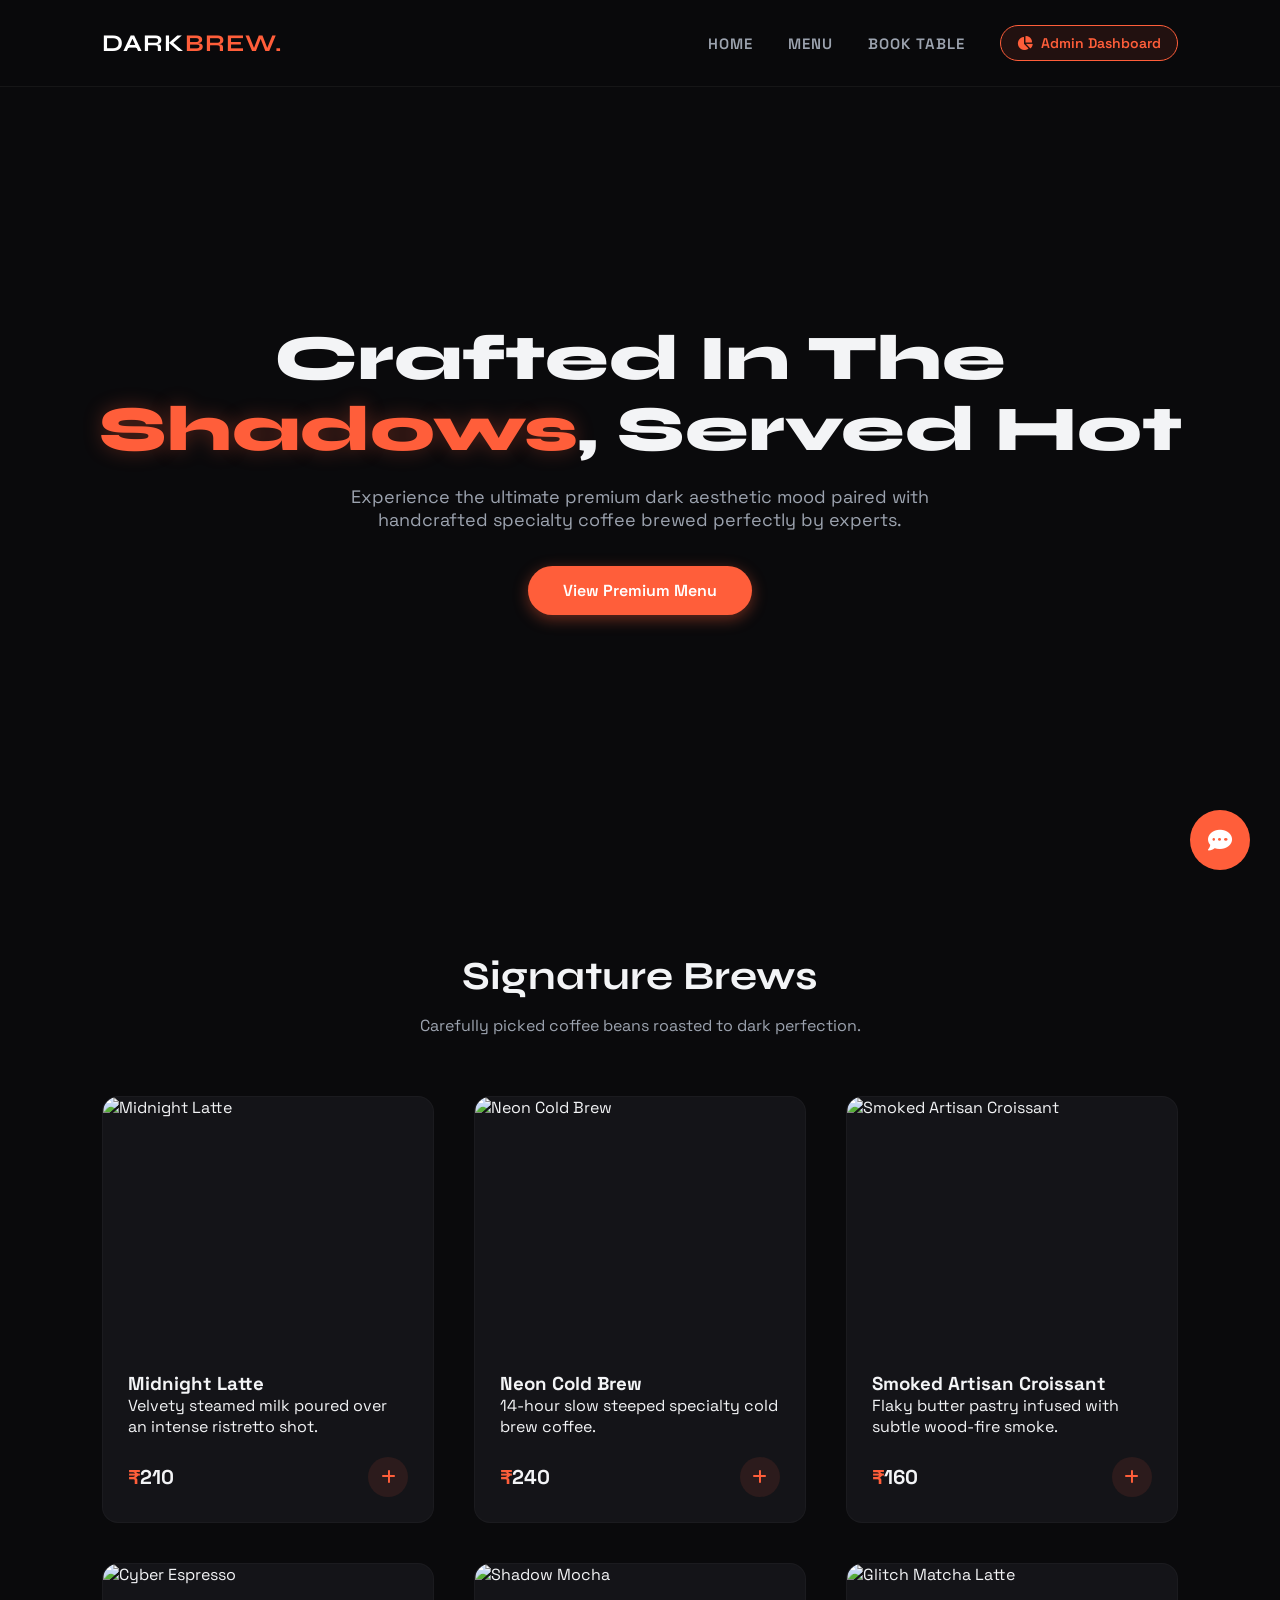
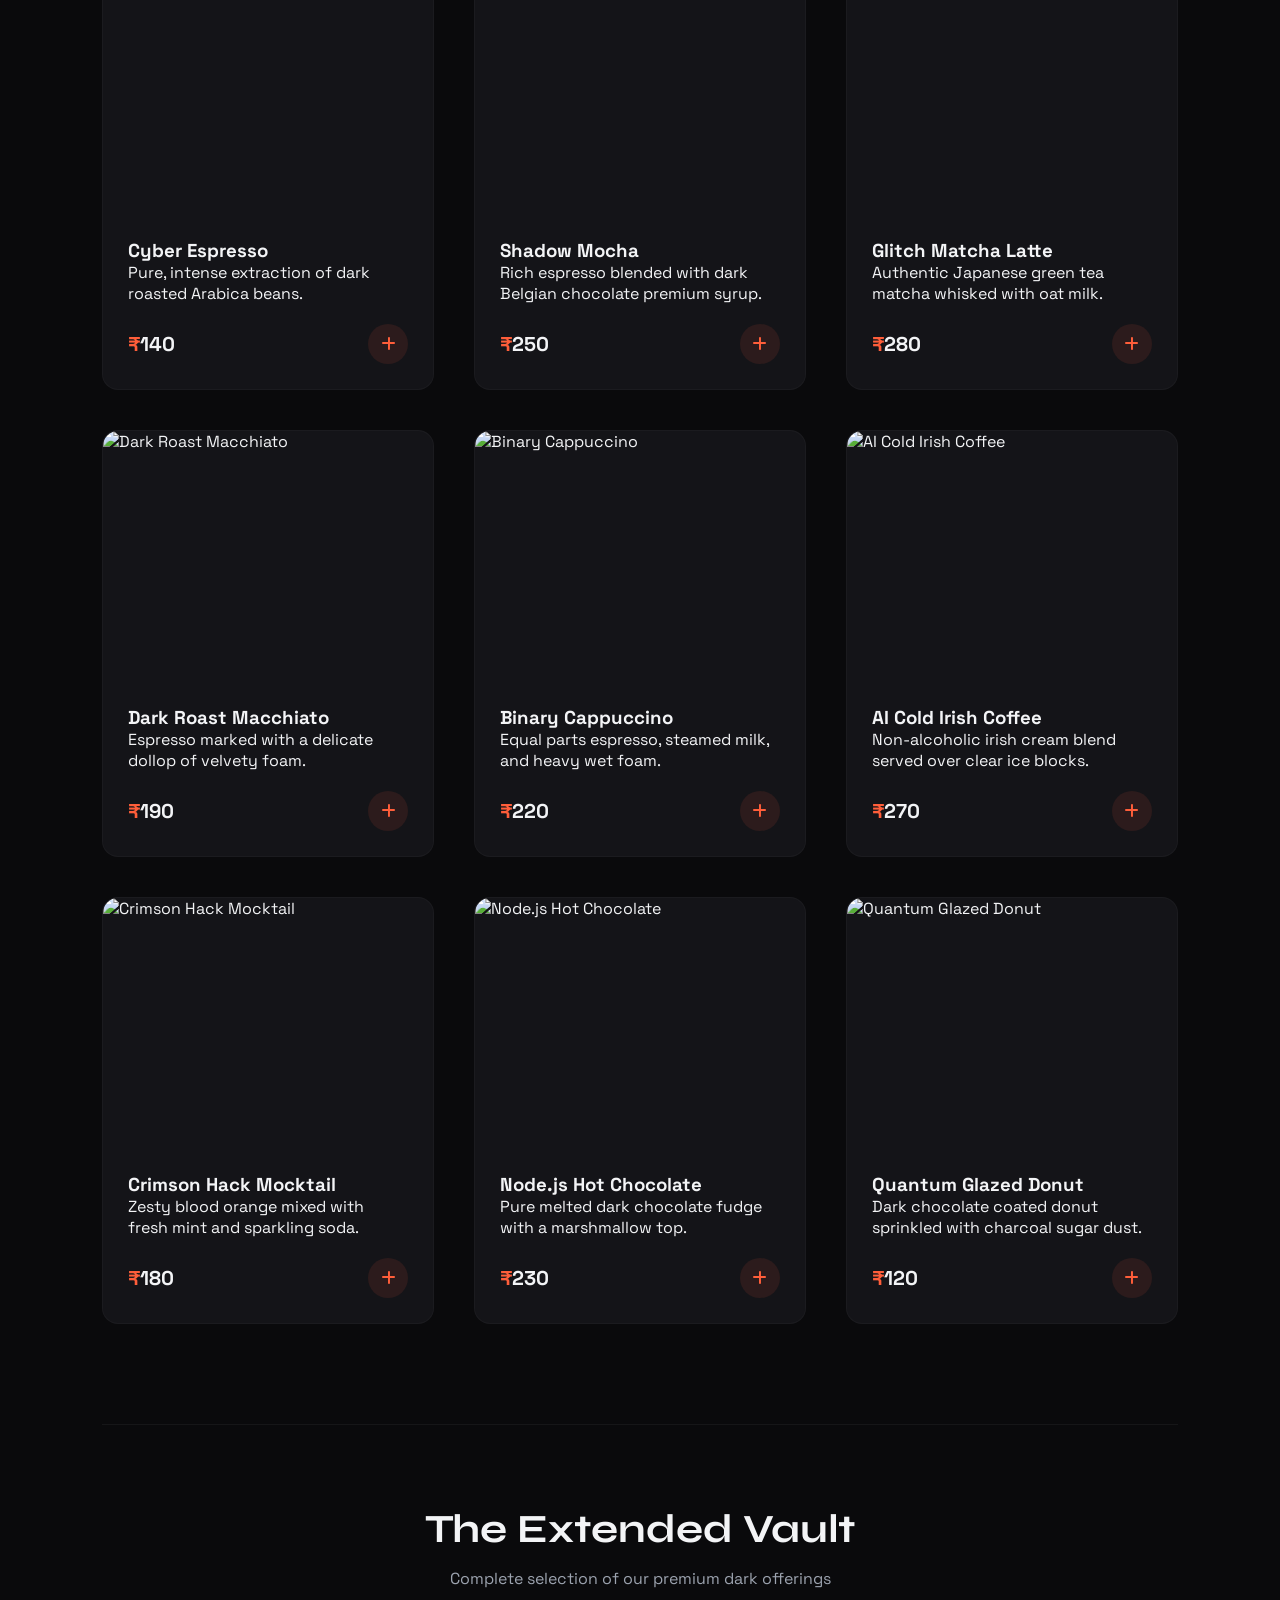
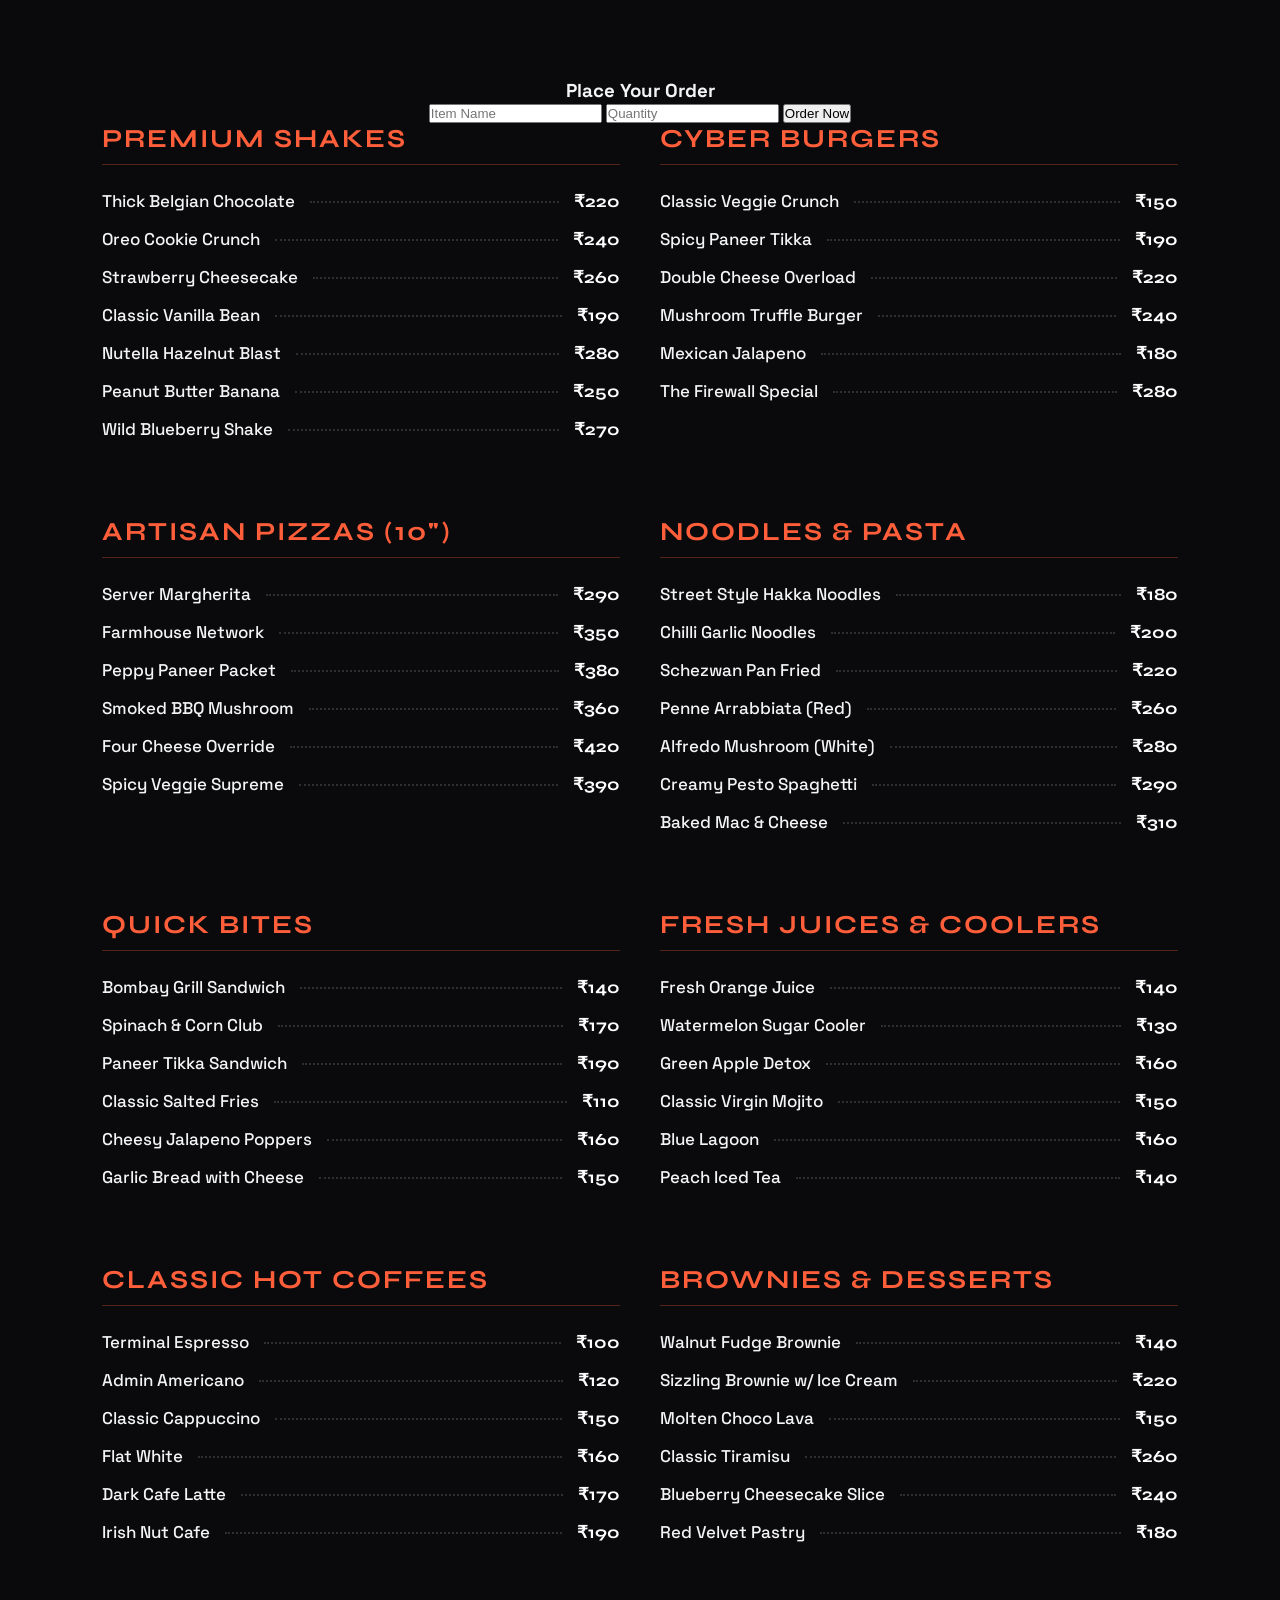
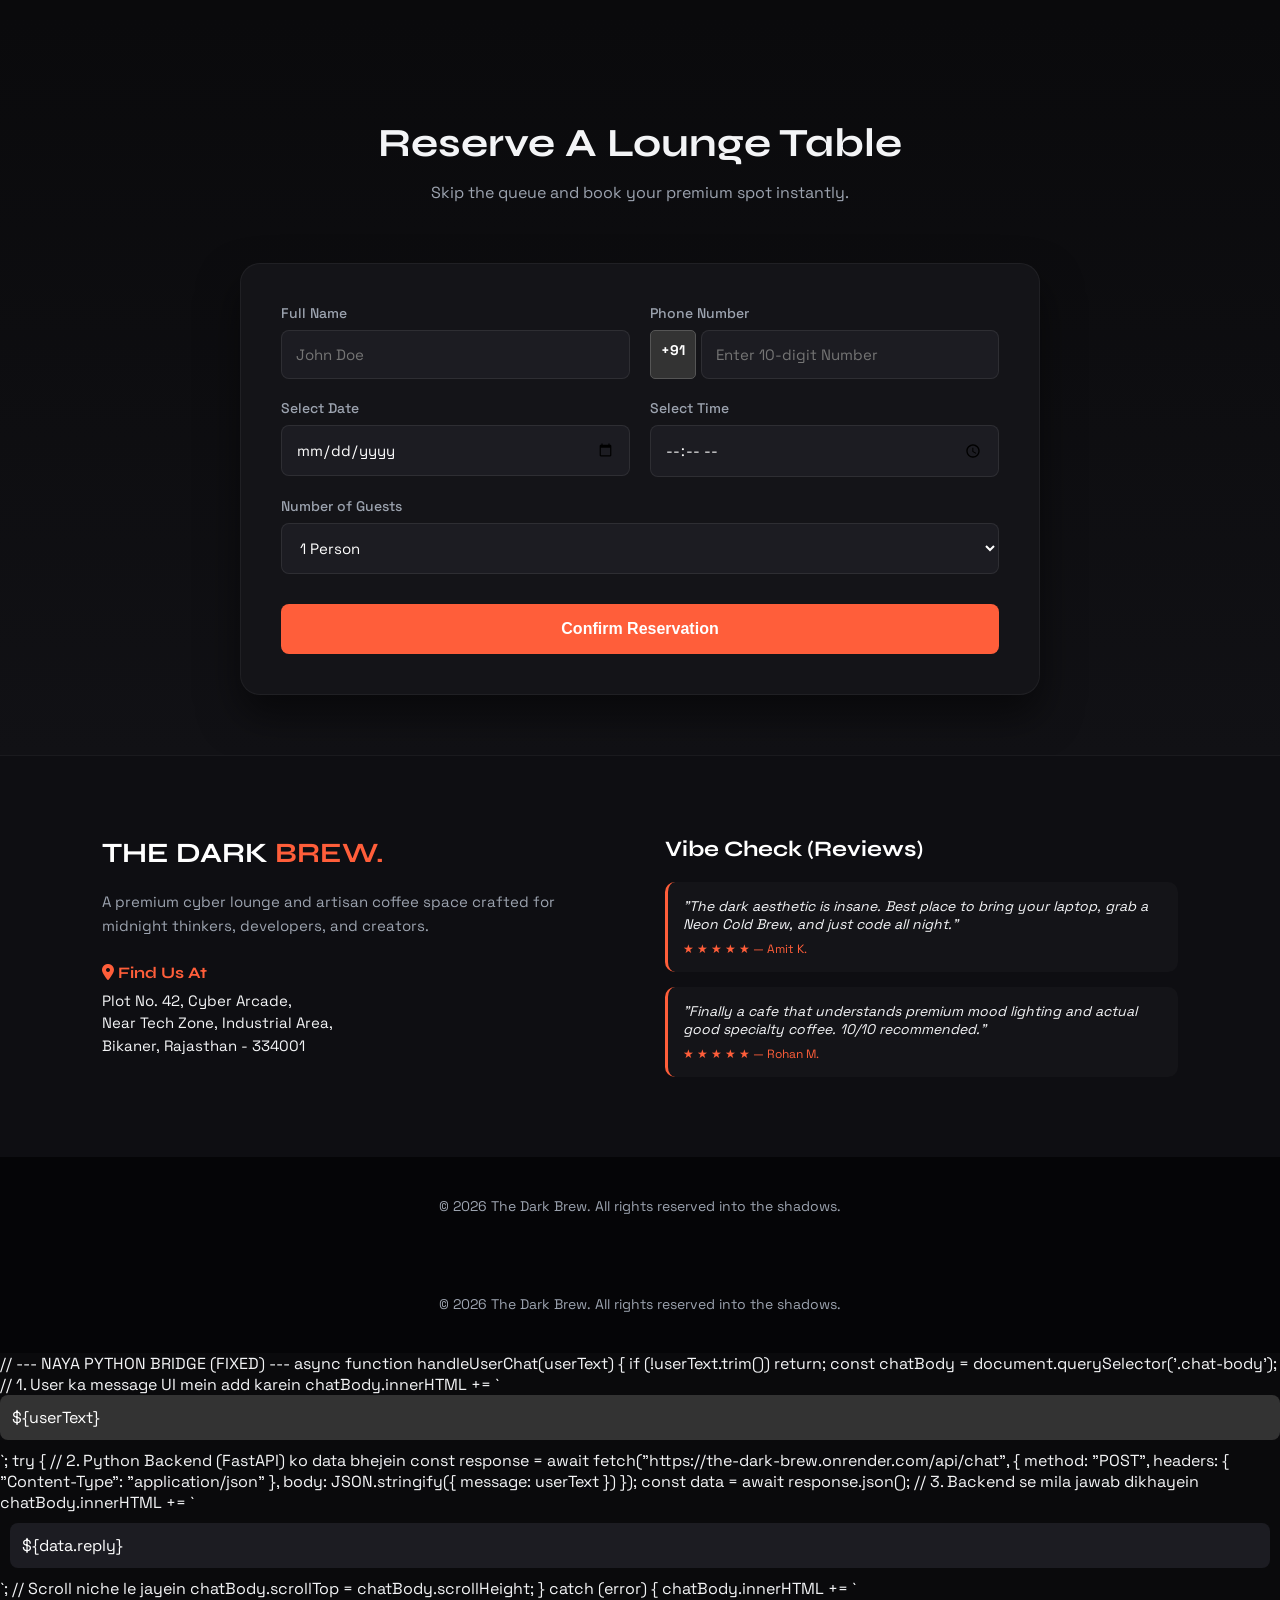
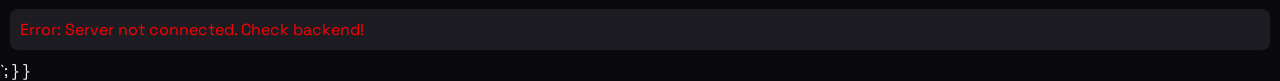
==== index.html @ 463df993 "fixed table booking validation" ====
<!DOCTYPE html>
<html lang="en">
<head>
    <meta charset="UTF-8">
    <meta name="viewport" content="width=device-width, initial-scale=1.0">
    <title>The Dark Brew | Cyber Cafe & AI Lounge</title>
    <link href="https://fonts.googleapis.com/css2?family=Space+Grotesk:wght@400;500;600;700&family=Syne:wght@700;800&display=swap" rel="stylesheet">
    <link rel="stylesheet" href="https://cdnjs.cloudflare.com/ajax/libs/font-awesome/6.4.0/css/all.min.css">
    
    <style>
        /* ========================================== */
        /* ORIGINAL CSS (RESTORED)                    */
        /* ========================================== */
        * { margin: 0; padding: 0; box-sizing: border-box; }
        :root { --bg-dark: #0a0a0c; --card-bg: #141418; --accent-neon: #ff5e3a; --text-main: #f3f4f6; --text-muted: #9ca3af; }
        body { background-color: var(--bg-dark); color: var(--text-main); font-family: 'Space Grotesk', sans-serif; overflow-x: hidden; scroll-behavior: smooth; }
        nav { display: flex; justify-content: space-between; align-items: center; padding: 25px 8%; background: rgba(10, 10, 12, 0.85); backdrop-filter: blur(12px); position: sticky; top: 0; z-index: 1000; border-bottom: 1px solid rgba(255, 255, 255, 0.05); }
        .logo { font-family: 'Syne', sans-serif; font-size: 24px; font-weight: 700; color: white; letter-spacing: 1px; cursor: pointer; }
        .logo span { color: var(--accent-neon); }
        .nav-links { display: flex; list-style: none; gap: 35px; align-items: center; }
        .nav-links a { text-decoration: none; color: var(--text-muted); font-weight: 600; font-size: 15px; transition: all 0.3s ease; text-transform: uppercase; letter-spacing: 1px; }
        .nav-links a:hover { color: var(--accent-neon); }

        /* Dashboard Button Inside Navbar Styling */
        .dashboard-trigger { background: rgba(255, 94, 58, 0.1); border: 1px solid var(--accent-neon); padding: 8px 16px; border-radius: 50px; cursor: pointer; font-size: 14px; font-weight: 600; color: var(--accent-neon); transition: 0.3s; display: inline-flex; align-items: center; gap: 8px; }
        .dashboard-trigger:hover { background: var(--accent-neon); color: white; }

        .hero { height: 85vh; background: linear-gradient(rgba(10, 10, 12, 0.75), rgba(10, 10, 12, 0.9)), url('https://images.unsplash.com/photo-1442512595331-e89e73853f31?auto=format&fit=crop&w=1200&q=80') no-repeat center center/cover; display: flex; flex-direction: column; justify-content: center; align-items: center; text-align: center; padding: 0 20px; }
        .hero h1 { font-family: 'Syne', sans-serif; font-size: 64px; font-weight: 800; line-height: 1.1; margin-bottom: 20px; }
        .hero h1 span { color: var(--accent-neon); text-shadow: 0 0 20px rgba(255, 94, 58, 0.3); }
        .hero p { font-size: 18px; color: var(--text-muted); margin-bottom: 35px; max-width: 650px; }
        .btn-neon { display: inline-block; padding: 14px 35px; background-color: var(--accent-neon); color: white; text-decoration: none; border-radius: 50px; font-weight: 600; transition: all 0.3s ease; box-shadow: 0 4px 15px rgba(255, 94, 58, 0.4); }

        section { padding: 100px 8% 60px 8%; }
        .section-header { text-align: center; margin-bottom: 60px; }
        .section-header h2 { font-family: 'Syne', sans-serif; font-size: 40px; margin-bottom: 15px; }
        .section-header p { color: var(--text-muted); }
        .grid-container { display: grid; grid-template-columns: repeat(auto-fit, minmax(300px, 1fr)); gap: 40px; }
        
        .premium-card { background: var(--card-bg); border-radius: 16px; overflow: hidden; border: 1px solid rgba(255, 255, 255, 0.03); transition: 0.4s; }
        .img-wrapper { width: 100%; height: 250px; overflow: hidden; }
        .premium-card img { width: 100%; height: 100%; object-fit: cover; transition: transform 0.5s ease; }
        .premium-card:hover img { transform: scale(1.08); }
        .card-content { padding: 25px; }
        .card-bottom { display: flex; justify-content: space-between; align-items: center; margin-top: 20px; }
        .price { font-size: 20px; font-weight: 700; }
        .price span { color: var(--accent-neon); }
        .add-btn { width: 40px; height: 40px; border-radius: 50px; background: rgba(255, 94, 58, 0.1); color: var(--accent-neon); display: flex; justify-content: center; align-items: center; cursor: pointer; }

        /* MENU BOOK STYLE SETUP */
        .menu-book-container { margin-top: 100px; padding-top: 80px; border-top: 1px solid rgba(255, 255, 255, 0.05); }
        .menu-book-grid { display: grid; grid-template-columns: repeat(auto-fit, minmax(350px, 1fr)); gap: 60px 40px; }
        .menu-category { background: transparent; }
        .category-title { font-family: 'Syne', sans-serif; font-size: 26px; color: var(--accent-neon); margin-bottom: 25px; text-transform: uppercase; letter-spacing: 2px; border-bottom: 1px solid rgba(255, 94, 58, 0.3); padding-bottom: 10px; }
        .menu-item-row { display: flex; align-items: baseline; margin-bottom: 16px; transition: 0.3s; }
        .menu-item-row:hover .item-name { color: var(--accent-neon); }
        .item-name { font-weight: 500; font-size: 17px; color: var(--text-main); transition: 0.3s; }
        .item-dots { flex-grow: 1; border-bottom: 2px dotted rgba(255, 255, 255, 0.15); margin: 0 15px; position: relative; top: -4px; }
        .item-price { font-weight: 700; color: white; font-size: 17px; font-family: 'Syne', sans-serif; }

        .booking-section { background: linear-gradient(to bottom, var(--bg-dark), #111115); }
        .booking-container { max-width: 800px; margin: 0 auto; background: var(--card-bg); padding: 40px; border-radius: 20px; border: 1px solid rgba(255, 255, 255, 0.05); box-shadow: 0 20px 40px rgba(0,0,0,0.5); }
        .booking-form { display: grid; grid-template-columns: 1fr 1fr; gap: 20px; }
        .full-width { grid-column: span 2; }
        .form-group { display: flex; flex-direction: column; gap: 8px; }
        .form-group label { font-size: 14px; color: var(--text-muted); font-weight: 500; }
        .form-group input, .form-group select { padding: 14px; background: #1c1c22; border: 1px solid rgba(255, 255, 255, 0.08); border-radius: 8px; color: white; font-family: inherit; font-size: 15px; transition: 0.3s; }
        .form-group input:focus, .form-group select:focus { outline: none; border-color: var(--accent-neon); box-shadow: 0 0 10px rgba(255, 94, 58, 0.2); }
        .booking-form button { grid-column: span 2; padding: 16px; background: var(--accent-neon); color: white; border: none; border-radius: 8px; font-size: 16px; font-weight: 600; cursor: pointer; transition: 0.3s; margin-top: 10px; }

        .bot-widget { position: fixed; bottom: 30px; right: 30px; z-index: 2000; }
        .bot-launcher { width: 60px; height: 60px; border-radius: 50%; background: var(--accent-neon); color: white; display: flex; justify-content: center; align-items: center; font-size: 24px; cursor: pointer; }
        .chat-window { position: absolute; bottom: 80px; right: 0; width: 360px; height: 480px; background: var(--card-bg); border-radius: 16px; display: none; flex-direction: column; border: 1px solid rgba(255, 255, 255, 0.1); }
        .chat-window.active { display: flex; }
        .chat-header { background: #1c1c22; padding: 15px 20px; display: flex; align-items: center; gap: 12px; }
        .msg.bot { background: #1c1c22; color: var(--text-main); padding: 12px; align-self: flex-start; border-radius: 8px; margin: 10px; }
        footer { background-color: #050507; padding: 40px 20px; text-align: center; color: var(--text-muted); font-size: 14px; }
        
        .dashboard-overlay { position: fixed; top: 0; left: -100%; width: 100%; height: 100vh; background: #0a0a0c; z-index: 99999; display: flex; transition: 0.5s; }
    </style>
</head>
<body>

    <nav>
        <div class="logo">DARK<span>BREW.</span></div>
        <ul class="nav-links">
            <li><a href="#home">Home</a></li>
            <li><a href="#menu">Menu</a></li>
            <li><a href="#book">Book Table</a></li>
            <!-- Placed inside the nav to prevent layout overlay issues -->
            <li>
                <div class="dashboard-trigger" onclick="toggleDashboard()">
                    <i class="fa-solid fa-chart-pie"></i> Admin Dashboard
                </div>
            </li>
        </ul>
    </nav>

    <div class="hero" id="home">
        <h1>Crafted In The <span>Shadows</span>, Served Hot</h1>
        <p>Experience the ultimate premium dark aesthetic mood paired with handcrafted specialty coffee brewed perfectly by experts.</p>
        <a href="#menu" class="btn-neon">View Premium Menu</a>
    </div>

    <section id="menu">
        <div class="section-header">
            <h2>Signature Brews</h2>
            <p>Carefully picked coffee beans roasted to dark perfection.</p>
        </div>
        <div class="grid-container">
            <!-- Image Cards -->
            <div class="premium-card"><div class="img-wrapper"><img src="https://images.unsplash.com/photo-1541167760496-1628856ab772?auto=format&fit=crop&w=600&q=80" alt="Midnight Latte"></div><div class="card-content"><h3>Midnight Latte</h3><p>Velvety steamed milk poured over an intense ristretto shot.</p><div class="card-bottom"><div class="price"><span>₹</span>210</div><div class="add-btn"><i class="fa-solid fa-plus"></i></div></div></div></div>
            <div class="premium-card"><div class="img-wrapper"><img src="https://images.unsplash.com/photo-1517701604599-bb29b565090c?auto=format&fit=crop&w=600&q=80" alt="Neon Cold Brew"></div><div class="card-content"><h3>Neon Cold Brew</h3><p>14-hour slow steeped specialty cold brew coffee.</p><div class="card-bottom"><div class="price"><span>₹</span>240</div><div class="add-btn"><i class="fa-solid fa-plus"></i></div></div></div></div>
            <div class="premium-card"><div class="img-wrapper"><img src="https://images.unsplash.com/photo-1555507036-ab1f4038808a?auto=format&fit=crop&w=600&q=80" alt="Smoked Artisan Croissant"></div><div class="card-content"><h3>Smoked Artisan Croissant</h3><p>Flaky butter pastry infused with subtle wood-fire smoke.</p><div class="card-bottom"><div class="price"><span>₹</span>160</div><div class="add-btn"><i class="fa-solid fa-plus"></i></div></div></div></div>
            <div class="premium-card"><div class="img-wrapper"><img src="https://images.unsplash.com/photo-1514432324607-a09d9b4aefdd?auto=format&fit=crop&w=600&q=80" alt="Cyber Espresso"></div><div class="card-content"><h3>Cyber Espresso</h3><p>Pure, intense extraction of dark roasted Arabica beans.</p><div class="card-bottom"><div class="price"><span>₹</span>140</div><div class="add-btn"><i class="fa-solid fa-plus"></i></div></div></div></div>
            <div class="premium-card"><div class="img-wrapper"><img src="https://images.unsplash.com/photo-1534778101976-62847782c213?auto=format&fit=crop&w=600&q=80" alt="Shadow Mocha"></div><div class="card-content"><h3>Shadow Mocha</h3><p>Rich espresso blended with dark Belgian chocolate premium syrup.</p><div class="card-bottom"><div class="price"><span>₹</span>250</div><div class="add-btn"><i class="fa-solid fa-plus"></i></div></div></div></div>
            <div class="premium-card"><div class="img-wrapper"><img src="https://images.unsplash.com/photo-1536256263959-770b48d82b0a?auto=format&fit=crop&w=600&q=80" alt="Glitch Matcha Latte"></div><div class="card-content"><h3>Glitch Matcha Latte</h3><p>Authentic Japanese green tea matcha whisked with oat milk.</p><div class="card-bottom"><div class="price"><span>₹</span>280</div><div class="add-btn"><i class="fa-solid fa-plus"></i></div></div></div></div>
            <div class="premium-card"><div class="img-wrapper"><img src="https://images.unsplash.com/photo-1485808191679-5f86510681a2?auto=format&fit=crop&w=600&q=80" alt="Dark Roast Macchiato"></div><div class="card-content"><h3>Dark Roast Macchiato</h3><p>Espresso marked with a delicate dollop of velvety foam.</p><div class="card-bottom"><div class="price"><span>₹</span>190</div><div class="add-btn"><i class="fa-solid fa-plus"></i></div></div></div></div>
            <div class="premium-card"><div class="img-wrapper"><img src="https://images.unsplash.com/photo-1577968897966-3d4325b36b61?auto=format&fit=crop&w=600&q=80" alt="Binary Cappuccino"></div><div class="card-content"><h3>Binary Cappuccino</h3><p>Equal parts espresso, steamed milk, and heavy wet foam.</p><div class="card-bottom"><div class="price"><span>₹</span>220</div><div class="add-btn"><i class="fa-solid fa-plus"></i></div></div></div></div>
            <div class="premium-card"><div class="img-wrapper"><img src="https://images.unsplash.com/photo-1495474472287-4d71bcdd2085?auto=format&fit=crop&w=600&q=80" alt="AI Cold Irish Coffee"></div><div class="card-content"><h3>AI Cold Irish Coffee</h3><p>Non-alcoholic irish cream blend served over clear ice blocks.</p><div class="card-bottom"><div class="price"><span>₹</span>270</div><div class="add-btn"><i class="fa-solid fa-plus"></i></div></div></div></div>
            <div class="premium-card"><div class="img-wrapper"><img src="https://images.unsplash.com/photo-1513558161293-cdaf765ed2fd?auto=format&fit=crop&w=600&q=80" alt="Crimson Hack Mocktail"></div><div class="card-content"><h3>Crimson Hack Mocktail</h3><p>Zesty blood orange mixed with fresh mint and sparkling soda.</p><div class="card-bottom"><div class="price"><span>₹</span>180</div><div class="add-btn"><i class="fa-solid fa-plus"></i></div></div></div></div>
            <div class="premium-card"><div class="img-wrapper"><img src="https://images.unsplash.com/photo-1544787219-7f47ccb76574?auto=format&fit=crop&w=600&q=80" alt="Node.js Hot Chocolate"></div><div class="card-content"><h3>Node.js Hot Chocolate</h3><p>Pure melted dark chocolate fudge with a marshmallow top.</p><div class="card-bottom"><div class="price"><span>₹</span>230</div><div class="add-btn"><i class="fa-solid fa-plus"></i></div></div></div></div>
            <div class="premium-card"><div class="img-wrapper"><img src="https://images.unsplash.com/photo-1551024601-bec78aea704b?auto=format&fit=crop&w=600&q=80" alt="Quantum Glazed Donut"></div><div class="card-content"><h3>Quantum Glazed Donut</h3><p>Dark chocolate coated donut sprinkled with charcoal sugar dust.</p><div class="card-bottom"><div class="price"><span>₹</span>120</div><div class="add-btn"><i class="fa-solid fa-plus"></i></div></div></div></div>
        </div>

        <!-- ========================================== -->
        <!-- TEXT MENU BOOK LAYOUT                  -->
        <!-- ========================================== -->
        <div class="menu-book-container">
            <div class="section-header">
                <h2>The Extended <span>Vault</span></h2>
                <p>Complete selection of our premium dark offerings</p>
            </div>
            <div class="menu-book-grid">
                </div>

            <div class="order-section" style="margin-top: 30px; text-align: center;">
                <h3>Place Your Order</h3>
                <input type="text" id="item_name" placeholder="Item Name">
                <input type="number" id="quantity" placeholder="Quantity">
                <button onclick="placeOrder()">Order Now</button>
            </div>
            
            <div class="menu-book-grid">
                
                <!-- Category 1: Premium Shakes -->
                <div class="menu-category">
                    <h3 class="category-title">Premium Shakes</h3>
                    <div class="menu-item-row"><span class="item-name">Thick Belgian Chocolate</span><div class="item-dots"></div><span class="item-price">₹220</span></div>
                    <div class="menu-item-row"><span class="item-name">Oreo Cookie Crunch</span><div class="item-dots"></div><span class="item-price">₹240</span></div>
                    <div class="menu-item-row"><span class="item-name">Strawberry Cheesecake</span><div class="item-dots"></div><span class="item-price">₹260</span></div>
                    <div class="menu-item-row"><span class="item-name">Classic Vanilla Bean</span><div class="item-dots"></div><span class="item-price">₹190</span></div>
                    <div class="menu-item-row"><span class="item-name">Nutella Hazelnut Blast</span><div class="item-dots"></div><span class="item-price">₹280</span></div>
                    <div class="menu-item-row"><span class="item-name">Peanut Butter Banana</span><div class="item-dots"></div><span class="item-price">₹250</span></div>
                    <div class="menu-item-row"><span class="item-name">Wild Blueberry Shake</span><div class="item-dots"></div><span class="item-price">₹270</span></div>
                </div>

                <!-- Category 2: Classic Burgers -->
                <div class="menu-category">
                    <h3 class="category-title">Cyber Burgers</h3>
                    <div class="menu-item-row"><span class="item-name">Classic Veggie Crunch</span><div class="item-dots"></div><span class="item-price">₹150</span></div>
                    <div class="menu-item-row"><span class="item-name">Spicy Paneer Tikka</span><div class="item-dots"></div><span class="item-price">₹190</span></div>
                    <div class="menu-item-row"><span class="item-name">Double Cheese Overload</span><div class="item-dots"></div><span class="item-price">₹220</span></div>
                    <div class="menu-item-row"><span class="item-name">Mushroom Truffle Burger</span><div class="item-dots"></div><span class="item-price">₹240</span></div>
                    <div class="menu-item-row"><span class="item-name">Mexican Jalapeno</span><div class="item-dots"></div><span class="item-price">₹180</span></div>
                    <div class="menu-item-row"><span class="item-name">The Firewall Special</span><div class="item-dots"></div><span class="item-price">₹280</span></div>
                </div>

                <!-- Category 3: Artisan Pizzas -->
                <div class="menu-category">
                    <h3 class="category-title">Artisan Pizzas (10")</h3>
                    <div class="menu-item-row"><span class="item-name">Server Margherita</span><div class="item-dots"></div><span class="item-price">₹290</span></div>
                    <div class="menu-item-row"><span class="item-name">Farmhouse Network</span><div class="item-dots"></div><span class="item-price">₹350</span></div>
                    <div class="menu-item-row"><span class="item-name">Peppy Paneer Packet</span><div class="item-dots"></div><span class="item-price">₹380</span></div>
                    <div class="menu-item-row"><span class="item-name">Smoked BBQ Mushroom</span><div class="item-dots"></div><span class="item-price">₹360</span></div>
                    <div class="menu-item-row"><span class="item-name">Four Cheese Override</span><div class="item-dots"></div><span class="item-price">₹420</span></div>
                    <div class="menu-item-row"><span class="item-name">Spicy Veggie Supreme</span><div class="item-dots"></div><span class="item-price">₹390</span></div>
                </div>

                <!-- Category 4: Noodles & Pasta -->
                <div class="menu-category">
                    <h3 class="category-title">Noodles & Pasta</h3>
                    <div class="menu-item-row"><span class="item-name">Street Style Hakka Noodles</span><div class="item-dots"></div><span class="item-price">₹180</span></div>
                    <div class="menu-item-row"><span class="item-name">Chilli Garlic Noodles</span><div class="item-dots"></div><span class="item-price">₹200</span></div>
                    <div class="menu-item-row"><span class="item-name">Schezwan Pan Fried</span><div class="item-dots"></div><span class="item-price">₹220</span></div>
                    <div class="menu-item-row"><span class="item-name">Penne Arrabbiata (Red)</span><div class="item-dots"></div><span class="item-price">₹260</span></div>
                    <div class="menu-item-row"><span class="item-name">Alfredo Mushroom (White)</span><div class="item-dots"></div><span class="item-price">₹280</span></div>
                    <div class="menu-item-row"><span class="item-name">Creamy Pesto Spaghetti</span><div class="item-dots"></div><span class="item-price">₹290</span></div>
                    <div class="menu-item-row"><span class="item-name">Baked Mac & Cheese</span><div class="item-dots"></div><span class="item-price">₹310</span></div>
                </div>

                <!-- Category 5: Quick Bites & Sandwiches -->
                <div class="menu-category">
                    <h3 class="category-title">Quick Bites</h3>
                    <div class="menu-item-row"><span class="item-name">Bombay Grill Sandwich</span><div class="item-dots"></div><span class="item-price">₹140</span></div>
                    <div class="menu-item-row"><span class="item-name">Spinach & Corn Club</span><div class="item-dots"></div><span class="item-price">₹170</span></div>
                    <div class="menu-item-row"><span class="item-name">Paneer Tikka Sandwich</span><div class="item-dots"></div><span class="item-price">₹190</span></div>
                    <div class="menu-item-row"><span class="item-name">Classic Salted Fries</span><div class="item-dots"></div><span class="item-price">₹110</span></div>
                    <div class="menu-item-row"><span class="item-name">Cheesy Jalapeno Poppers</span><div class="item-dots"></div><span class="item-price">₹160</span></div>
                    <div class="menu-item-row"><span class="item-name">Garlic Bread with Cheese</span><div class="item-dots"></div><span class="item-price">₹150</span></div>
                </div>

                <!-- Category 6: Cold Beverages & Juices -->
                <div class="menu-category">
                    <h3 class="category-title">Fresh Juices & Coolers</h3>
                    <div class="menu-item-row"><span class="item-name">Fresh Orange Juice</span><div class="item-dots"></div><span class="item-price">₹140</span></div>
                    <div class="menu-item-row"><span class="item-name">Watermelon Sugar Cooler</span><div class="item-dots"></div><span class="item-price">₹130</span></div>
                    <div class="menu-item-row"><span class="item-name">Green Apple Detox</span><div class="item-dots"></div><span class="item-price">₹160</span></div>
                    <div class="menu-item-row"><span class="item-name">Classic Virgin Mojito</span><div class="item-dots"></div><span class="item-price">₹150</span></div>
                    <div class="menu-item-row"><span class="item-name">Blue Lagoon</span><div class="item-dots"></div><span class="item-price">₹160</span></div>
                    <div class="menu-item-row"><span class="item-name">Peach Iced Tea</span><div class="item-dots"></div><span class="item-price">₹140</span></div>
                </div>

                <!-- Category 7: Essential Hot Coffees -->
                <div class="menu-category">
                    <h3 class="category-title">Classic Hot Coffees</h3>
                    <div class="menu-item-row"><span class="item-name">Terminal Espresso</span><div class="item-dots"></div><span class="item-price">₹100</span></div>
                    <div class="menu-item-row"><span class="item-name">Admin Americano</span><div class="item-dots"></div><span class="item-price">₹120</span></div>
                    <div class="menu-item-row"><span class="item-name">Classic Cappuccino</span><div class="item-dots"></div><span class="item-price">₹150</span></div>
                    <div class="menu-item-row"><span class="item-name">Flat White</span><div class="item-dots"></div><span class="item-price">₹160</span></div>
                    <div class="menu-item-row"><span class="item-name">Dark Cafe Latte</span><div class="item-dots"></div><span class="item-price">₹170</span></div>
                    <div class="menu-item-row"><span class="item-name">Irish Nut Cafe</span><div class="item-dots"></div><span class="item-price">₹190</span></div>
                </div>

                <!-- Category 8: Desserts & Brownies -->
                <div class="menu-category">
                    <h3 class="category-title">Brownies & Desserts</h3>
                    <div class="menu-item-row"><span class="item-name">Walnut Fudge Brownie</span><div class="item-dots"></div><span class="item-price">₹140</span></div>
                    <div class="menu-item-row"><span class="item-name">Sizzling Brownie w/ Ice Cream</span><div class="item-dots"></div><span class="item-price">₹220</span></div>
                    <div class="menu-item-row"><span class="item-name">Molten Choco Lava</span><div class="item-dots"></div><span class="item-price">₹150</span></div>
                    <div class="menu-item-row"><span class="item-name">Classic Tiramisu</span><div class="item-dots"></div><span class="item-price">₹260</span></div>
                    <div class="menu-item-row"><span class="item-name">Blueberry Cheesecake Slice</span><div class="item-dots"></div><span class="item-price">₹240</span></div>
                    <div class="menu-item-row"><span class="item-name">Red Velvet Pastry</span><div class="item-dots"></div><span class="item-price">₹180</span></div>
                </div>

            </div>
        </div>
    </section>

    <section class="booking-section" id="book">
        <div class="section-header">
            <h2>Reserve A Lounge Table</h2>
            <p>Skip the queue and book your premium spot instantly.</p>
        </div>
        <div class="booking-container">
            <form class="booking-form" onsubmit="confirmTableBooking(event)">
                <div class="form-group">
                    <label>Full Name</label>
                    <input type="text" placeholder="John Doe" required>
                </div>
            <div class="form-group">
    <label>Phone Number</label>
    <div style="display: flex; gap: 5px; align-items: center;">
        <span style="background: #333; color: #fff; padding: 10px; border-radius: 5px; border: 1px solid #555; font-weight: bold; font-size: 14px; height: 100%;">+91</span>
        <input 
            type="tel" 
            id="phone_number" 
            placeholder="Enter 10-digit Number" 
            pattern="[0-9]{10}" 
            maxlength="10" 
            oninput="this.value = this.value.replace(/[^0-9]/g, '');" 
            style="width: 100%; margin: 0;"
            required
        >
    </div>
</div>
                <div class="form-group">
                    <label>Select Date</label>
                    <input type="date" required>
                </div>
                <div class="form-group">
                    <label>Select Time</label>
                    <input type="time" required>
                </div>
                <div class="form-group full-width">
                    <label>Number of Guests</label>
                    <select required>
                        <option value="1">1 Person</option>
                        <option value="2">2 Persons (Standard Couple)</option>
                        <option value="4">4 Persons (Lounge Group)</option>
                        <option value="6">6+ Persons (Private Lounge)</option>
                    </select>
                </div>
                <button type="submit">Confirm Reservation</button>
            </form>
        </div>
    </section>

    <div class="dashboard-overlay" id="adminDashboard">
        <div id="lockScreen" style="position: absolute; width: 100%; height: 100%; background: #0a0a0c; z-index: 100000; display: flex; flex-direction: column; justify-content: center; align-items: center;">
            <div style="background: #141418; padding: 40px; border-radius: 20px; border: 1px solid var(--accent-neon); text-align: center;">
                <h2 style="color: white; margin-bottom: 20px; font-family: 'Syne';">Admin Access</h2>
                <input type="password" id="adminPass" style="padding: 12px; background: #111; color: white; border: 1px solid #333; text-align: center; letter-spacing: 5px;">
                <button onclick="unlockDashboard()" style="background: var(--accent-neon); color: white; border: none; padding: 12px 24px; border-radius: 8px; margin-top: 20px; cursor: pointer; font-weight: bold;">Unlock</button>
            </div>
        </div>
        <div style="width: 260px; background: #111115; padding: 40px; border-right: 1px solid rgba(255,255,255,0.05);">
            <h2 style="color: white; font-family: 'Syne';">DARK<span>BREW.</span></h2>
            <div onclick="toggleDashboard()" style="margin-top: 100px; color: #666; cursor: pointer;"><i class="fa-solid fa-arrow-left"></i> Exit Dashboard</div>
        </div>
        <div style="flex-grow: 1; padding: 50px; overflow-y: auto; font-family: 'Space Grotesk';">
            <h1 style="font-family: 'Syne'; margin-bottom: 40px; color: white;">Admin Central</h1>
            <div style="display: grid; grid-template-columns: repeat(3, 1fr); gap: 20px;">
                <div style="background: #141418; padding: 30px; border-radius: 12px;"><h3>Bookings</h3><p style="font-size: 48px; color: var(--accent-neon); font-weight: 700;">48</p></div>
                <div style="background: #141418; padding: 30px; border-radius: 12px;"><h3>AI Logs</h3><p style="font-size: 48px; color: var(--accent-neon); font-weight: 700;">312</p></div>
                <div style="background: #141418; padding: 30px; border-radius: 12px;"><h3>Traffic</h3><p style="font-size: 48px; color: var(--accent-neon); font-weight: 700;">1,240</p></div>
            </div>
        </div>
    </div>

   <div class="bot-widget">
        <div class="bot-launcher" onclick="toggleChat()"><i class="fa-solid fa-comment-dots"></i></div>
        <div class="chat-window" id="chatWindow">
            <div class="chat-header"><h4>BrewAI Assistant</h4></div>
            
            <div class="chat-body" style="flex-grow: 1; padding: 15px; overflow-y: auto; display: flex; flex-direction: column;">
                <div class="msg bot" style="background: #1c1c22; color: white; padding: 12px; align-self: flex-start; border-radius: 8px; margin-bottom: 10px;">Welcome to the shadows. How can I help?</div>
            </div>

            <div class="chat-input-area" style="padding: 10px; border-top: 1px solid rgba(255,255,255,0.1); display: flex; gap: 10px; background: #0a0a0c; border-bottom-left-radius: 16px; border-bottom-right-radius: 16px;">
                <input type="text" id="chatInput" placeholder="Ask about menu, price..." 
                    style="flex-grow: 1; padding: 10px; background: #1c1c22; border: 1px solid rgba(255,255,255,0.1); color: white; border-radius: 5px; outline: none; font-family: 'Space Grotesk';" 
                    onkeydown="if(event.key === 'Enter') { handleUserChat(this.value); this.value=''; }">
                
                <button onclick="let inp = document.getElementById('chatInput'); handleUserChat(inp.value); inp.value='';" 
                    style="background: var(--accent-neon); color: white; border: none; padding: 10px 15px; border-radius: 5px; cursor: pointer;">
                    <i class="fa-solid fa-paper-plane"></i>
                </button>
            </div>
        </div>
    </div>

   <script>
    // --- PURANA LOGIC ---
    function toggleDashboard() {
        const db = document.getElementById('adminDashboard');
        db.style.left = (db.style.left === '0px') ? '-100%' : '0px';
    }
    function hashPIN(pin) {
        let h = 0; for (let i = 0; i < pin.length; i++) h = (h << 5) - h + pin.charCodeAt(i); return h |= 0;
    }
    function unlockDashboard() {
        if(hashPIN(document.getElementById('adminPass').value) === 1509442) {
            document.getElementById('lockScreen').style.display = 'none';
        } else { alert('Incorrect PIN'); }
    }
    function toggleChat() { document.getElementById('chatWindow').classList.toggle('active'); }

    // --- NAYA PYTHON BRIDGE (FIXED) ---
    let chatHistory = []; 

    async function handleUserChat(userText) {
        if (!userText.trim()) return;

        const chatBody = document.querySelector('.chat-body');
        chatBody.innerHTML += `<div class="msg user" style="background: var(--accent-neon); color: white; padding: 12px; align-self: flex-end; border-radius: 8px; margin: 10px;">${userText}</div>`;
        chatHistory.push({ role: "user", text: userText });

        try {
           const response = await fetch('https://the-dark-brew.onrender.com/api/chat',  {
                method: 'POST',
                headers: { 'Content-Type': 'application/json' },
                body: JSON.stringify({ 
                    message: userText, 
                    chatHistory: chatHistory 
                })
            });

            const data = await response.json();
            
            // Console mein check karo kya aa raha hai
            console.log("Backend ka data:", data);

            // Response mein se text nikalna
            const botReply = data.reply || "Error: AI se jawab nahi mila";

            chatBody.innerHTML += `<div class="msg bot" style="background: #1c1c22; color: white; padding: 12px; align-self: flex-start; border-radius: 8px; margin: 10px;">${botReply}</div>`;
            chatHistory.push({ role: "bot", text: botReply });
            chatBody.scrollTop = chatBody.scrollHeight;
        } catch (error) {
            console.error("Connection Error:", error);
            document.querySelector('.chat-body').innerHTML += `<div class="msg bot" style="color: red;">Error: Backend connect nahi ho raha.</div>`;
        }
    }
</script>
    <section id="about-location" style="padding: 80px 8%; background: #0e0e12; border-top: 1px solid rgba(255,255,255,0.05); font-family: 'Space Grotesk', sans-serif;">
        <div style="display: grid; grid-template-columns: repeat(auto-fit, minmax(280px, 1fr)); gap: 50px;">
            
            <div>
                <h2 style="font-family: 'Syne'; font-size: 28px; color: white; margin-bottom: 20px;">THE DARK <span style="color: var(--accent-neon);">BREW.</span></h2>
                <p style="color: #9ca3af; font-size: 15px; line-height: 1.6; margin-bottom: 25px;">
                    A premium cyber lounge and artisan coffee space crafted for midnight thinkers, developers, and creators.
                </p>
                <h4 style="color: #ff5e3a; font-family: 'Syne'; margin-bottom: 8px;"><i class="fa-solid fa-location-dot"></i> Find Us At</h4>
                <p style="color: #f3f4f6; font-size: 15px; line-height: 1.5;">
                    Plot No. 42, Cyber Arcade,<br>
                    Near Tech Zone, Industrial Area,<br>
                    Bikaner, Rajasthan - 334001
                </p>
            </div>

            <div>
                <h3 style="font-family: 'Syne'; font-size: 22px; color: white; margin-bottom: 20px;">Vibe Check (Reviews)</h3>
                
                <div style="background: #141418; padding: 15px; border-radius: 10px; margin-bottom: 15px; border-left: 3px solid #ff5e3a;">
                    <p style="color: #f3f4f6; font-size: 14px; font-style: italic;">"The dark aesthetic is insane. Best place to bring your laptop, grab a Neon Cold Brew, and just code all night."</p>
                    <span style="color: #ff5e3a; font-size: 12px; display: block; margin-top: 8px;">★ ★ ★ ★ ★ — Amit K.</span>
                </div>

                <div style="background: #141418; padding: 15px; border-radius: 10px; border-left: 3px solid #ff5e3a;">
                    <p style="color: #f3f4f6; font-size: 14px; font-style: italic;">"Finally a cafe that understands premium mood lighting and actual good specialty coffee. 10/10 recommended."</p>
                    <span style="color: #ff5e3a; font-size: 12px; display: block; margin-top: 8px;">★ ★ ★ ★ ★ — Rohan M.</span>
                </div>
            </div>

        </div>
    </section>

    <footer>
        <p>&copy; 2026 The Dark Brew. All rights reserved into the shadows.</p>
    </footer>
    <footer>
        <p>&copy; 2026 The Dark Brew. All rights reserved into the shadows.</p>
    </footer>

  <script>
async function placeOrder() {
    // 1. Saare menu items aur unki sahi price ki list
    const menuPrices = {
        // Special Coffee & Artisan Bites
        "Midnight Latte": 210,
        "Neon Cold Brew": 240,
        "Smoked Artisan Croissant": 160,
        "Cyber Espresso": 140,
        "Shadow Mocha": 250,
        "Glitch Matcha Latte": 280,
        "Dark Roast Macchiato": 190,
        "Binary Cappuccino": 220,
        "AI Cold Irish Coffee": 270,
        "Crimson Hack Mocktail": 180,
        "Node.js Hot Chocolate": 230,
        "Quantum Glazed Donut": 120,

        // Premium Shakes
        "Thick Belgian Chocolate": 220,
        "Oreo Cookie Crunch": 240,
        "Strawberry Cheesecake": 260,
        "Classic Vanilla Bean": 190,
        "Nutella Hazelnut Blast": 280,
        "Peanut Butter Banana": 250,
        "Wild Blueberry Shake": 270,

        // Cyber Burgers
        "Classic Veggie Crunch": 150,
        "Spicy Paneer Tikka": 190,
        "Double Cheese Overload": 220,
        "Mushroom Truffle Burger": 240,
        "Mexican Jalapeno": 180,
        "The Firewall Special": 280,

        // Artisan Pizzas (10")
        "Server Margherita": 290,
        "Farmhouse Network": 350,
        "Peppy Paneer Packet": 380,
        "Smoked BBQ Mushroom": 360,
        "Four Cheese Override": 420,
        "Spicy Veggie Supreme": 390,

        // Noodles & Pasta
        "Street Style Hakka Noodles": 180,
        "Chilli Garlic Noodles": 200,
        "Schezwan Pan Fried": 220,
        "Penne Arrabbiata (Red)": 260,
        "Alfredo Mushroom (White)": 280,
        "Creamy Pesto Spaghetti": 290,
        "Baked Mac & Cheese": 310,

        // Quick Bites
        "Bombay Grill Sandwich": 140,
        "Spinach & Corn Club": 170,
        "Paneer Tikka Sandwich": 190,
        "Classic Salted Fries": 110,
        "Cheesy Jalapeno Poppers": 160,
        "Garlic Bread with Cheese": 150,

        // Fresh Juices & Coolers
        "Fresh Orange Juice": 140,
        "Watermelon Sugar Cooler": 130,
        "Green Apple Detox": 160,
        "Classic Virgin Mojito": 150,
        "Blue Lagoon": 160,
        "Peach Iced Tea": 140,

        // Classic Hot Coffees
        "Terminal Espresso": 100,
        "Admin Americano": 120,
        "Classic Cappuccino": 150,
        "Flat White": 160,
        "Dark Cafe Latte": 170,
        "Irish Nut Cafe": 190,

        // Brownies & Desserts
        "Walnut Fudge Brownie": 140,
        "Sizzling Brownie w/ Ice Cream": 220,
        "Molten Choco Lava": 150,
        "Classic Tiramisu": 260,
        "Blueberry Cheesecake Slice": 240,
        "Red Velvet Pastry": 180
    };

    // 2. Form se Name aur Quantity nikalna
    const inputName = document.getElementById("item_name").value.trim();
    const quantity = parseInt(document.getElementById("quantity").value) || 1;

    if (!inputName) {
        alert("Kripya pehle item ka naam likhein!");
        return;
    }

    // 3. Menu se price dhoondna
    const matchedItem = Object.keys(menuPrices).find(
        key => key.toLowerCase() === inputName.toLowerCase()
    );

    if (!matchedItem) {
        alert("Maaf kijiye, yeh item hamare menu mein nahi mila! Kripya menu se dekh kar sahi naam likhein.");
        return;
    }

    // 4. Sahi Calculation
    const pricePerItem = menuPrices[matchedItem];
    const totalBill = quantity * pricePerItem;

    // 5. Customer ko Bill Summary dikhana
    alert(`🛒 THE DARK BREW - BILL SUMMARY\n----------------------------------\nItem Name: ${matchedItem}\nPrice per Item: ₹${pricePerItem}\nQuantity: ${quantity} nos\n----------------------------------\nTOTAL AMOUNT: ₹${totalBill}\n----------------------------------\n\nOrder confirm karne aur kitchen mein bhejne ke liye OK dabayein.`);

    try {
        // 6. Backend ko data send karna
        const orderSummary = `${matchedItem} (${quantity} nos) - Total: ₹${totalBill}`;
        const response = await fetch(`https://the-dark-brew.onrender.com/api/order?item_name=${encodeURIComponent(orderSummary)}`);
        
        if (!response.ok) {
            throw new Error(`Server status: ${response.status}`);
        }
        
        const data = await response.text();
        alert("🎉 Order Placed Successfully! Cafe kitchen mein aapka bill aur order bhej diya gaya hai.");
    } catch (error) {
        alert("Error: Backend se connect nahi ho paya!");
        console.error("Fetch Error:", error);
    }
}
</script>

// --- NAYA PYTHON BRIDGE (FIXED) ---
    async function handleUserChat(userText) {
        if (!userText.trim()) return;

        const chatBody = document.querySelector('.chat-body');
        
        // 1. User ka message UI mein add karein
        chatBody.innerHTML += `<div class="msg user" style="background: #333; color: white; padding: 12px; align-self: flex-end; border-radius: 8px; margin-bottom: 10px;">${userText}</div>`;

        try {
            // 2. Python Backend (FastAPI) ko data bhejein
           const response = await fetch("https://the-dark-brew.onrender.com/api/chat", {
                method: "POST",
                headers: { "Content-Type": "application/json" },
                body: JSON.stringify({ message: userText })
            });

            const data = await response.json();

            // 3. Backend se mila jawab dikhayein
            chatBody.innerHTML += `<div class="msg bot" style="background: #1c1c22; color: white; padding: 12px; align-self: flex-start; border-radius: 8px; margin-bottom: 10px;">${data.reply}</div>`;
            
            // Scroll niche le jayein
            chatBody.scrollTop = chatBody.scrollHeight;
        } catch (error) {
            chatBody.innerHTML += `<div class="msg bot" style="color:red; padding: 10px;">Error: Server not connected. Check backend!</div>`;
        }
    }
    </script>
</body>
</html>
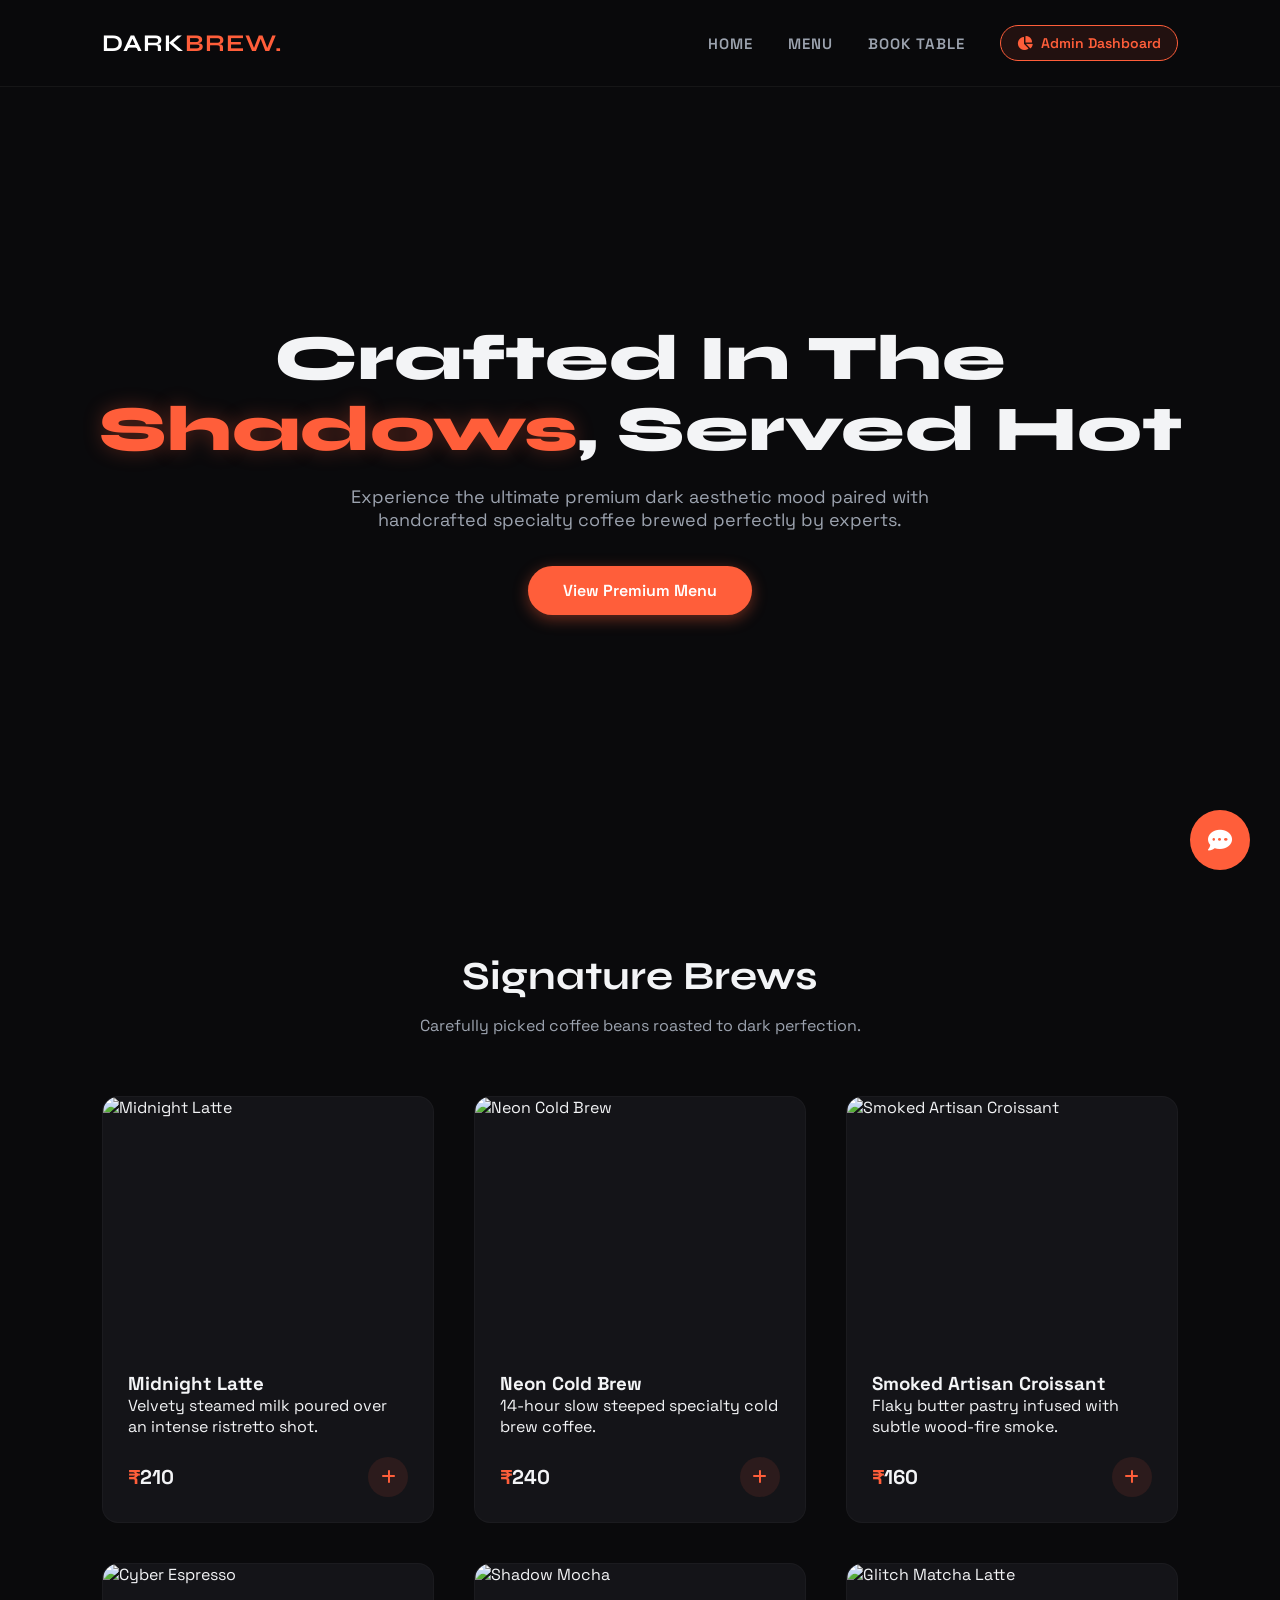
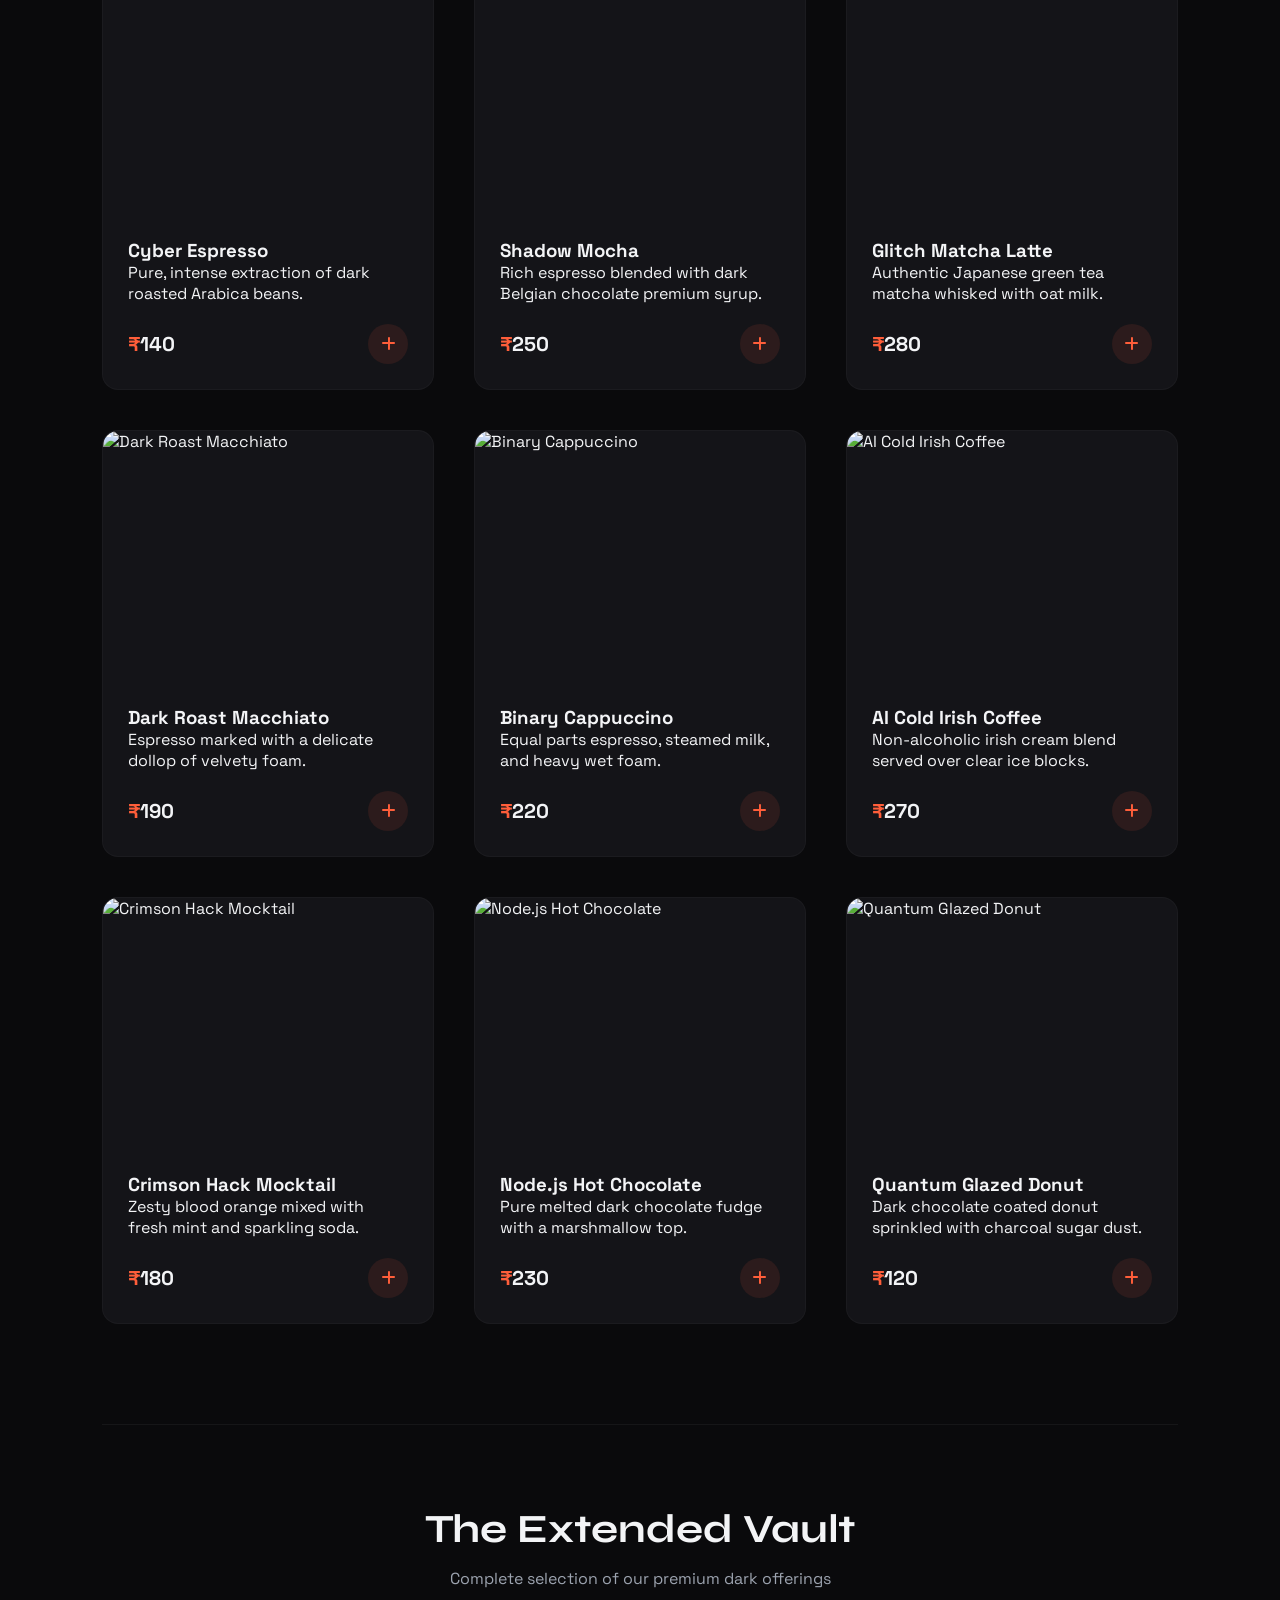
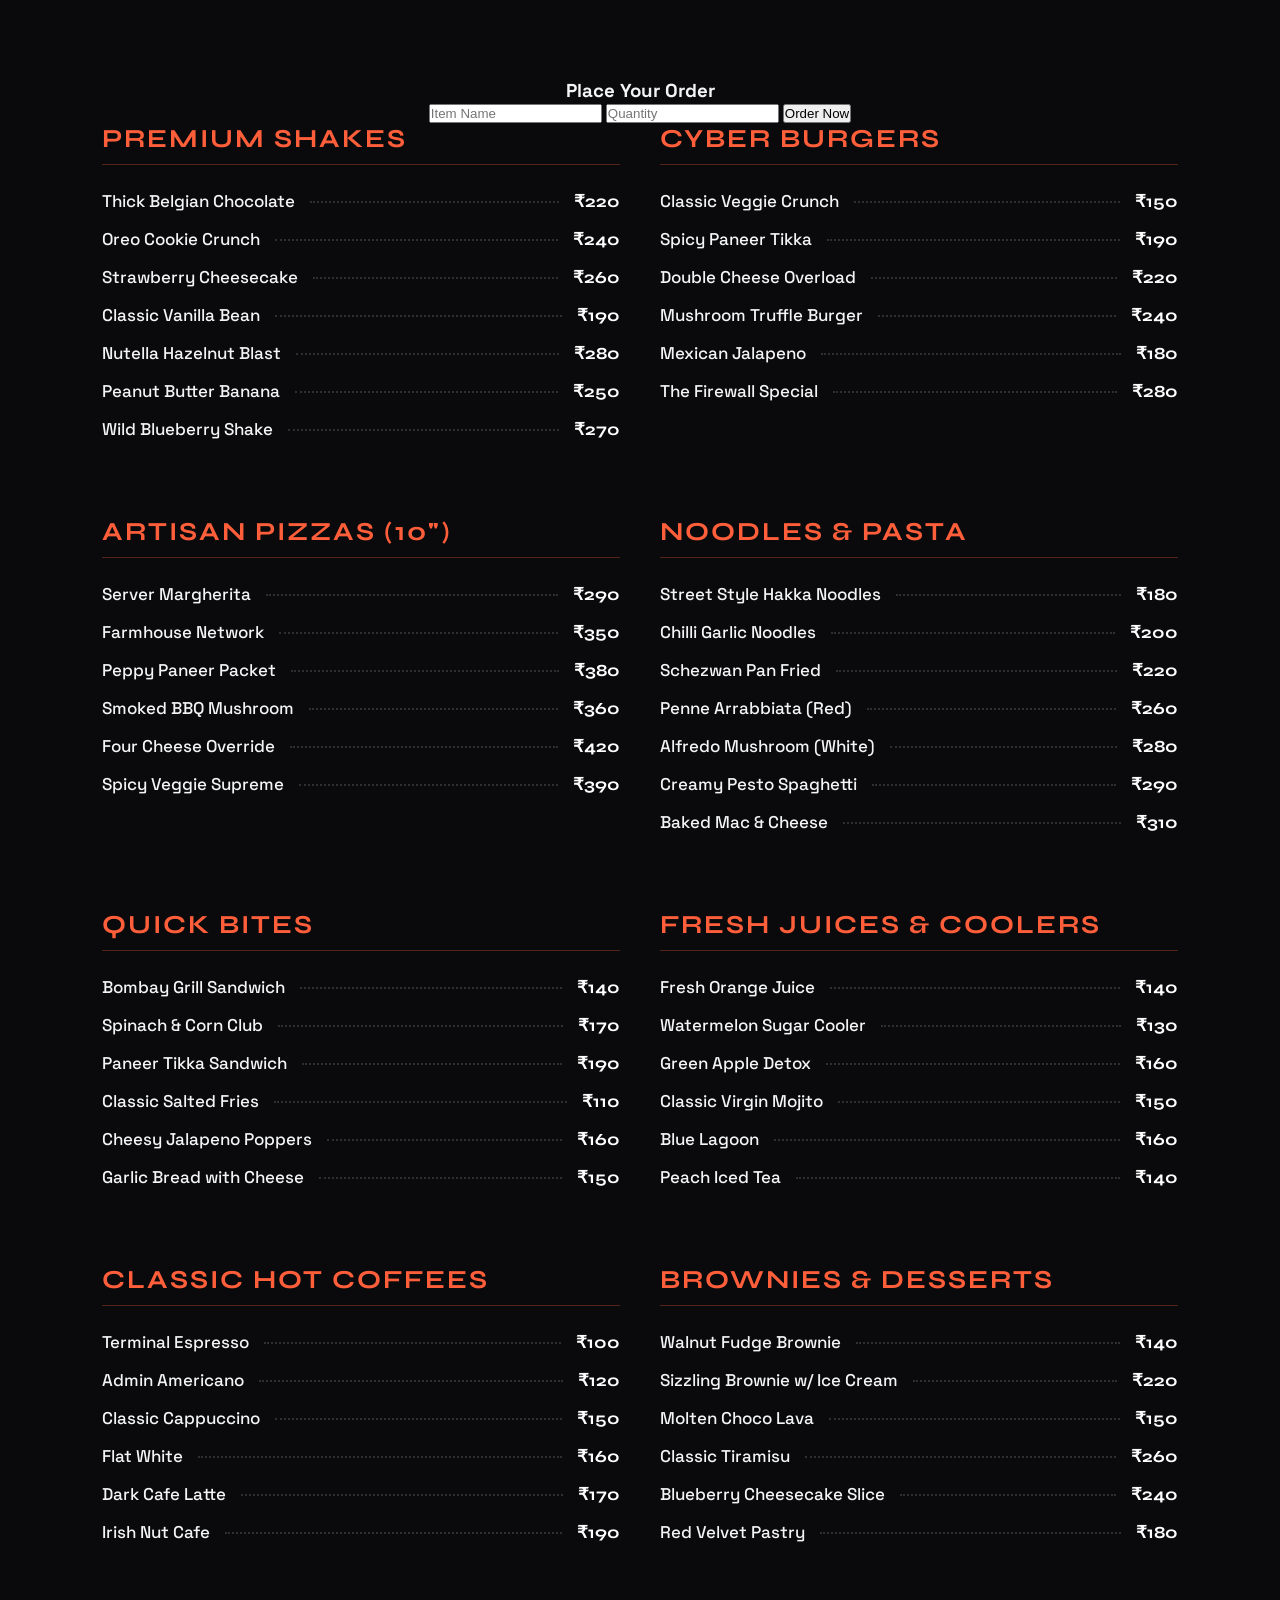
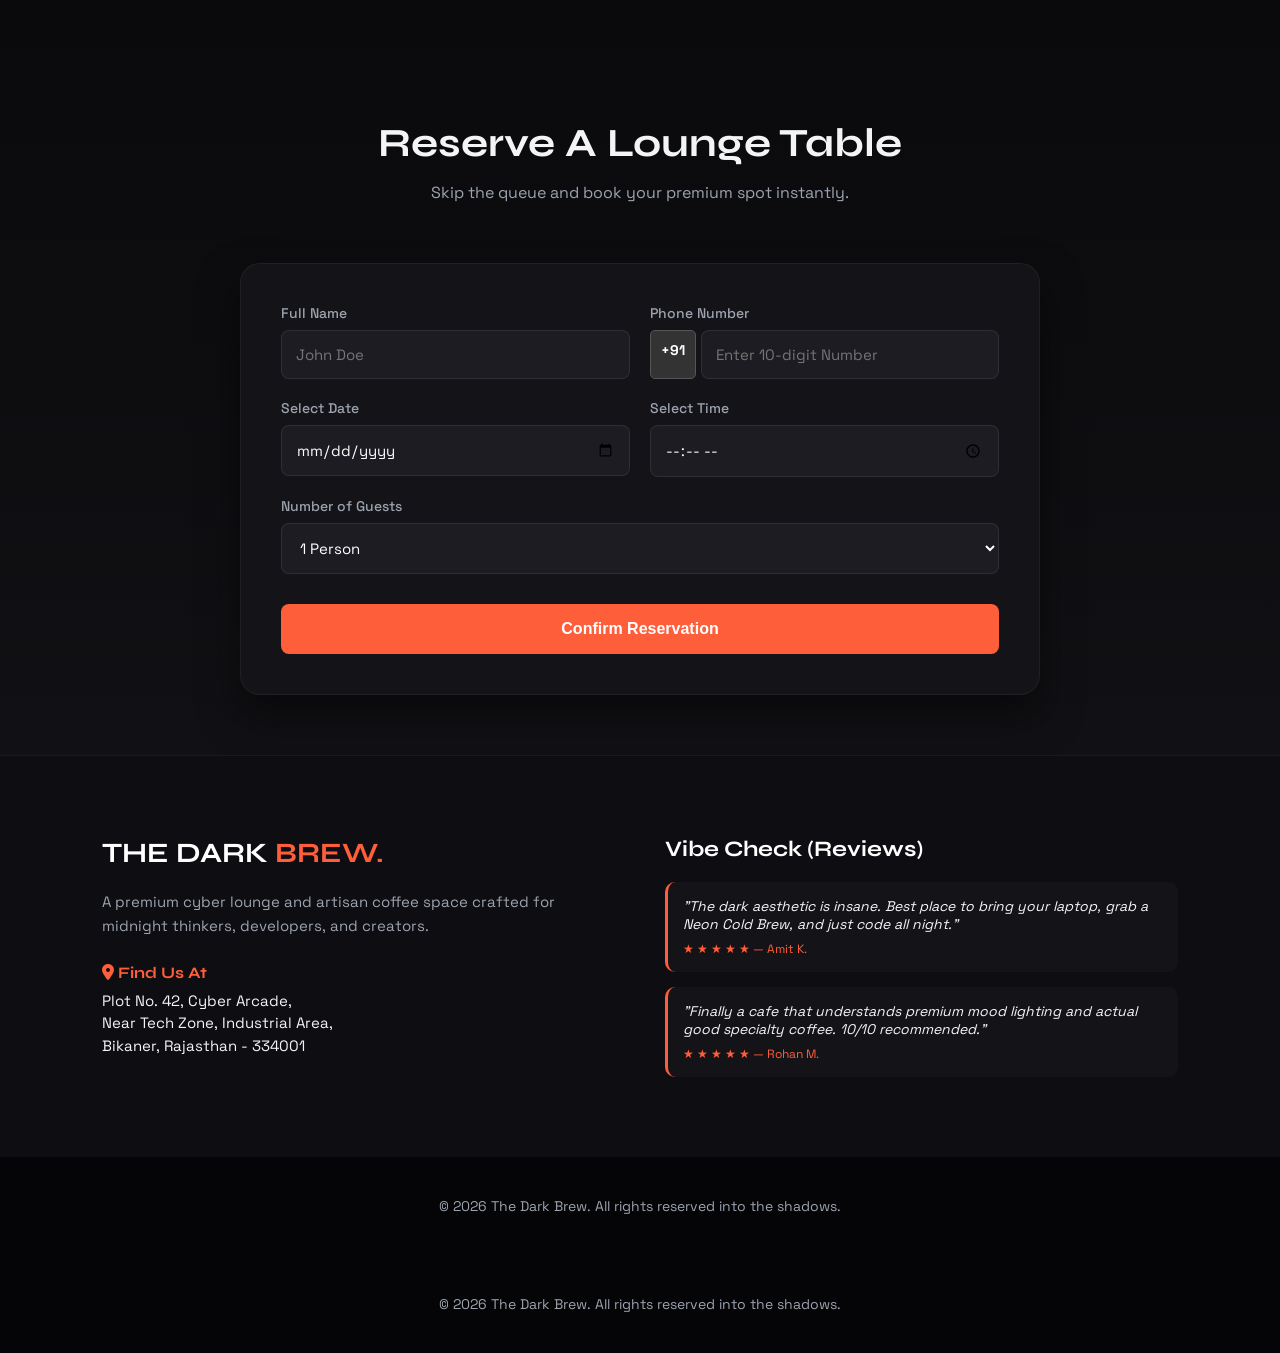
==== commit c9624358: "cleaned script and fixed table booking" ====
--- a/index.html
+++ b/index.html
@@ -552,34 +552,54 @@
 }
 </script>
 
-// --- NAYA PYTHON BRIDGE (FIXED) ---
-    async function handleUserChat(userText) {
-        if (!userText.trim()) return;
-
-        const chatBody = document.querySelector('.chat-body');
-        
-        // 1. User ka message UI mein add karein
-        chatBody.innerHTML += `<div class="msg user" style="background: #333; color: white; padding: 12px; align-self: flex-end; border-radius: 8px; margin-bottom: 10px;">${userText}</div>`;
-
-        try {
-            // 2. Python Backend (FastAPI) ko data bhejein
-           const response = await fetch("https://the-dark-brew.onrender.com/api/chat", {
-                method: "POST",
-                headers: { "Content-Type": "application/json" },
-                body: JSON.stringify({ message: userText })
-            });
-
-            const data = await response.json();
-
-            // 3. Backend se mila jawab dikhayein
-            chatBody.innerHTML += `<div class="msg bot" style="background: #1c1c22; color: white; padding: 12px; align-self: flex-start; border-radius: 8px; margin-bottom: 10px;">${data.reply}</div>`;
+<script>
+        // --- NAYA PYTHON BRIDGE (FIXED) ---
+        async function handleUserChat(userText) {
+            if (!userText.trim()) return;
+            const chatBody = document.querySelector('.chat-body');
             
-            // Scroll niche le jayein
-            chatBody.scrollTop = chatBody.scrollHeight;
-        } catch (error) {
-            chatBody.innerHTML += `<div class="msg bot" style="color:red; padding: 10px;">Error: Server not connected. Check backend!</div>`;
+            // 1. User ka message UI mein add karein
+            chatBody.innerHTML += `<div class="msg user" style="background:#333; color:white; padding: 12px;">${userText}</div>`;
+            
+            try {
+                // 2. Python Backend (FastAPI) ko data bhejein
+                const response = await fetch("https://the-dark-brew.onrender.com/api/chat", {
+                    method: "POST",
+                    headers: { "Content-Type": "application/json" },
+                    body: JSON.stringify({ message: userText })
+                });
+                
+                const data = await response.json();
+                
+                // 3. Backend se mila jawab dikhayein
+                chatBody.innerHTML += `<div class="msg bot" style="background:#1c1c22; color:white; padding: 12px;">${data.reply}</div>`;
+                
+                // Scroll niche le jayein
+                chatBody.scrollTop = chatBody.scrollHeight;
+            } catch (error) {
+                chatBody.innerHTML += `<div class="msg bot" style="color:red; padding: 10px;">Error: Server not connected. Check backend!</div>`;
+            }
         }
-    }
+
+        // --- TABLE BOOKING FUNCTION ---
+        function confirmTableBooking(event) {
+            event.preventDefault();
+
+            // Inputs se data nikaalna
+            const fullName = document.querySelector('input[placeholder="John Doe"]').value.trim();
+            const phoneInput = document.getElementById("phone_number").value.trim();
+            const bookingDate = document.querySelector('input[type="date"]').value;
+            const bookingTime = document.querySelector('input[type="time"]').value;
+
+            // Validation check
+            if (phoneInput.length !== 10) {
+                alert("Kripya ek sahi 10-digit ka phone number enter karein!");
+                return;
+            }
+
+            // Professional Booking Alert Popup
+            alert(`🎉 TABLE BOOKING CONFIRMED!\n----------------------------------\nName: ${fullName}\nPhone: +91 ${phoneInput}\nDate: ${bookingDate}\nTime: ${bookingTime}\n----------------------------------\n\nAapki table reserve kar di gayi hai. The Dark Brew cafe mein aapka swagat hai! ☕`);
+        }
     </script>
 </body>
 </html>
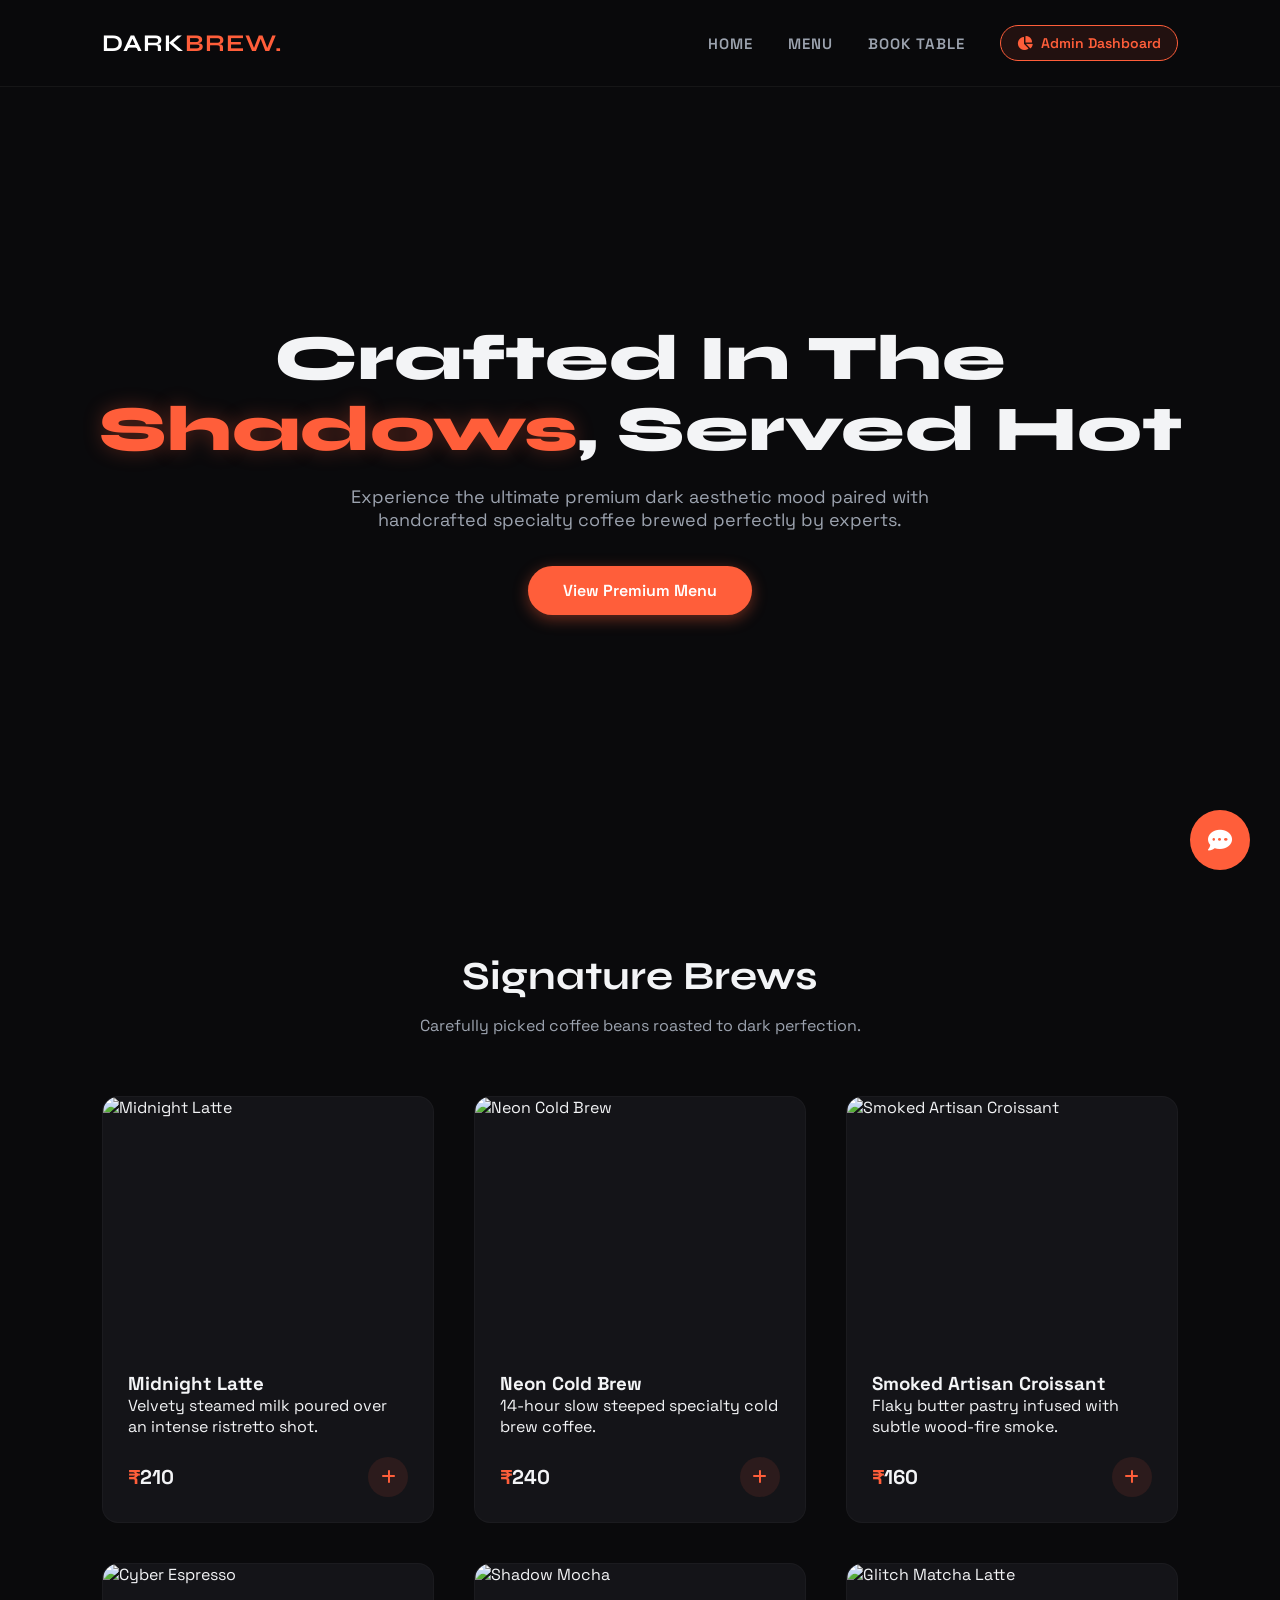
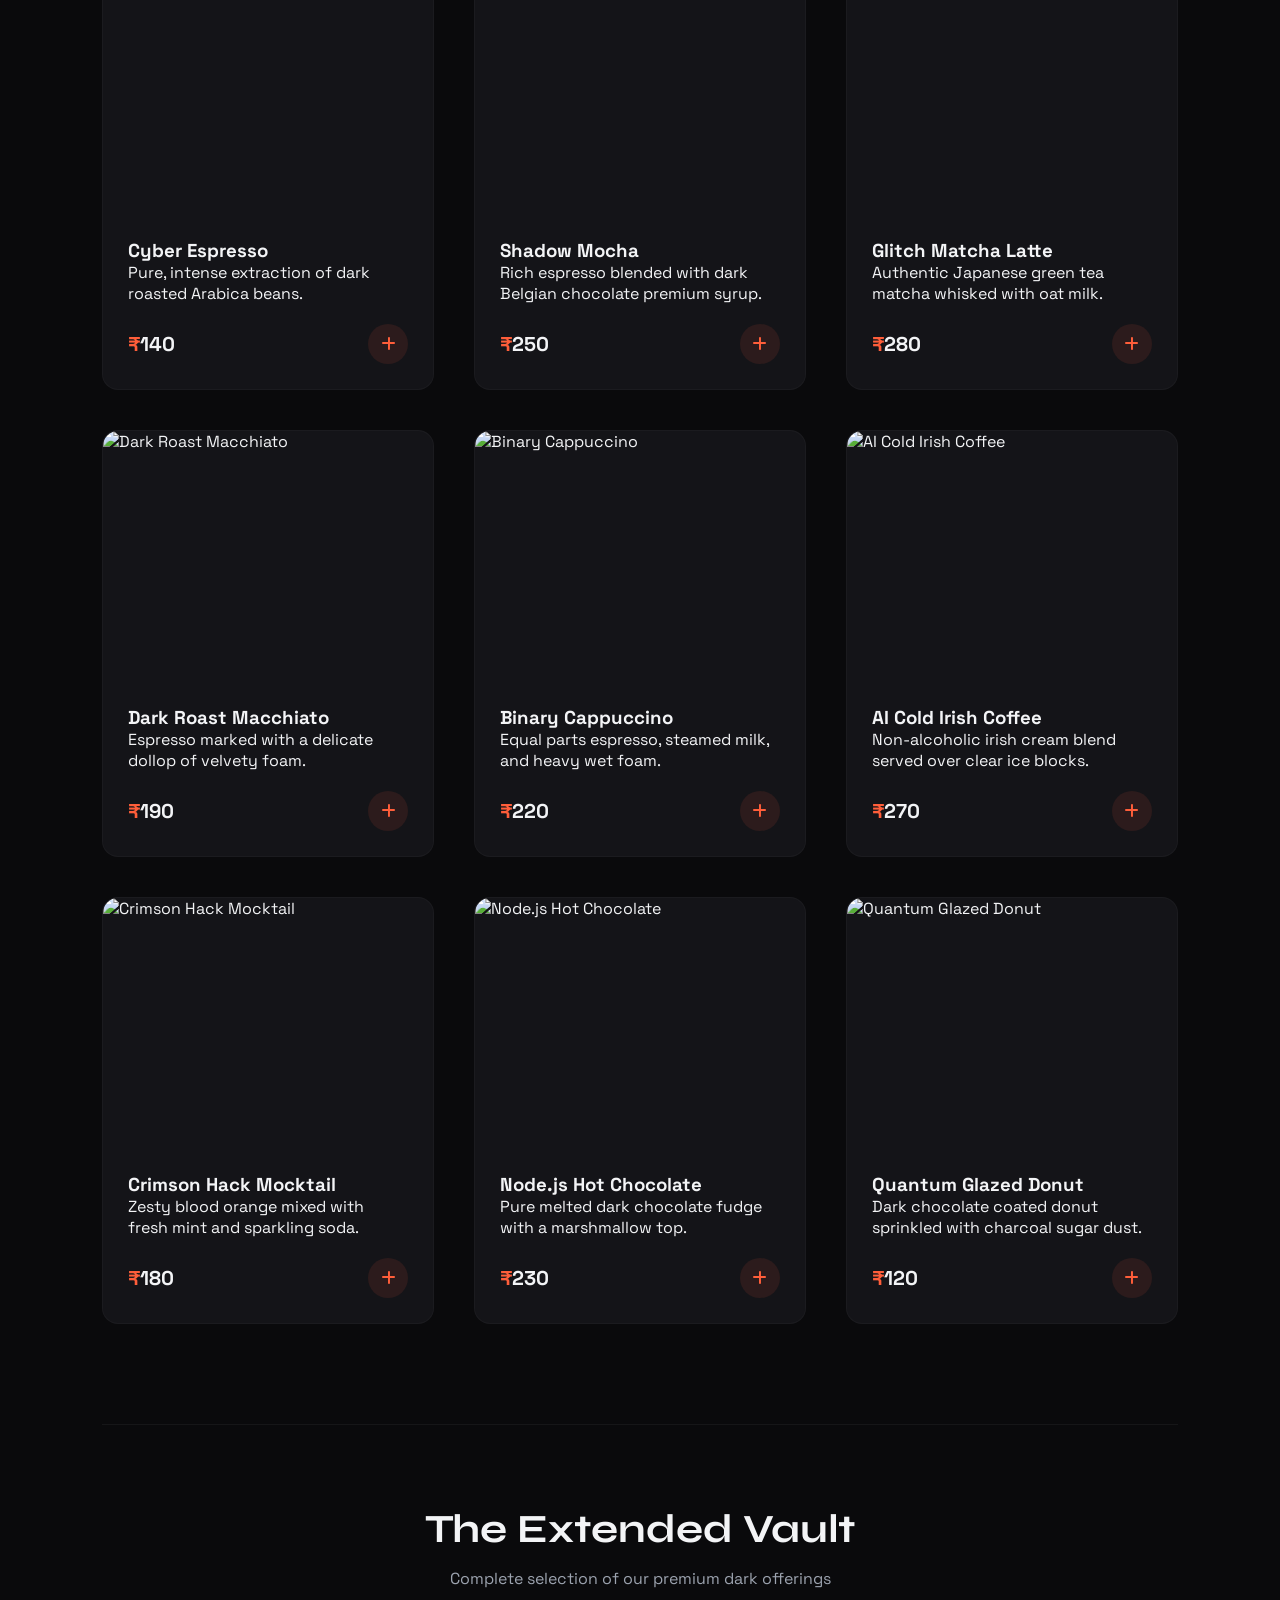
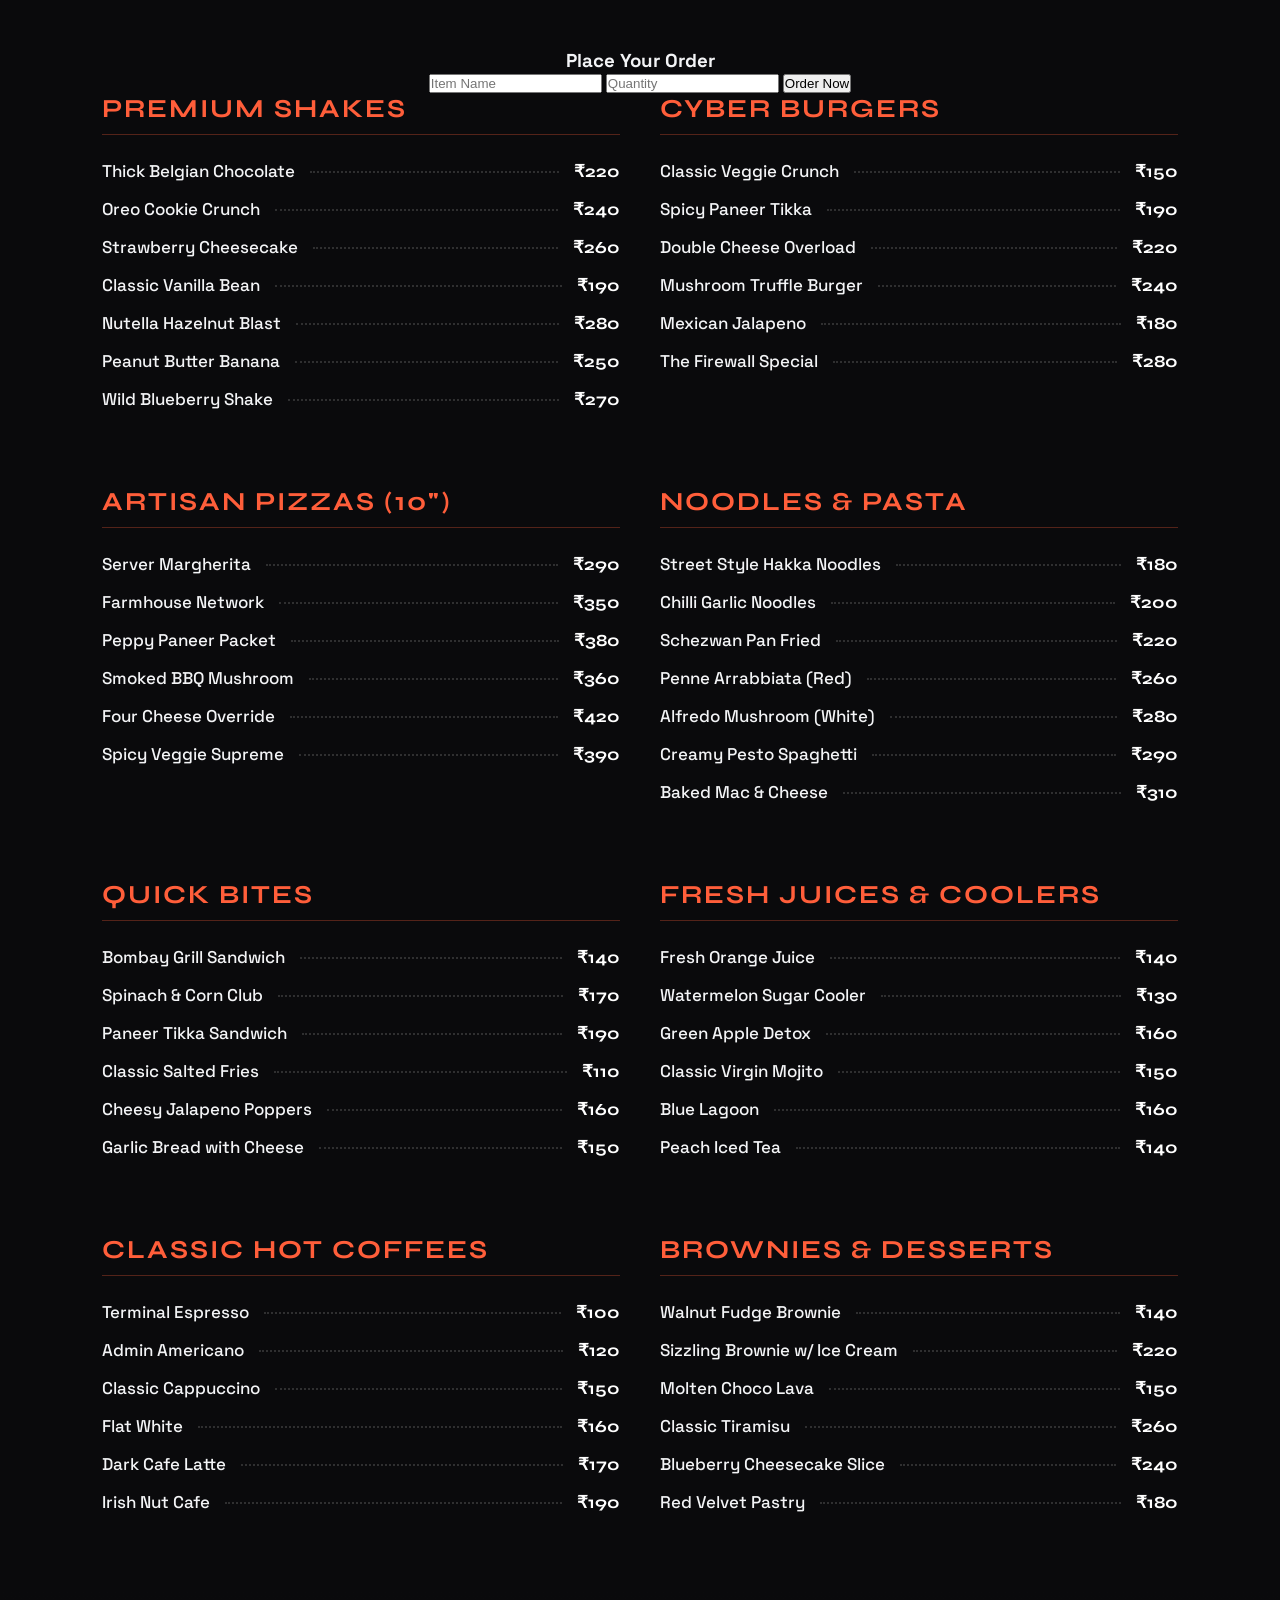
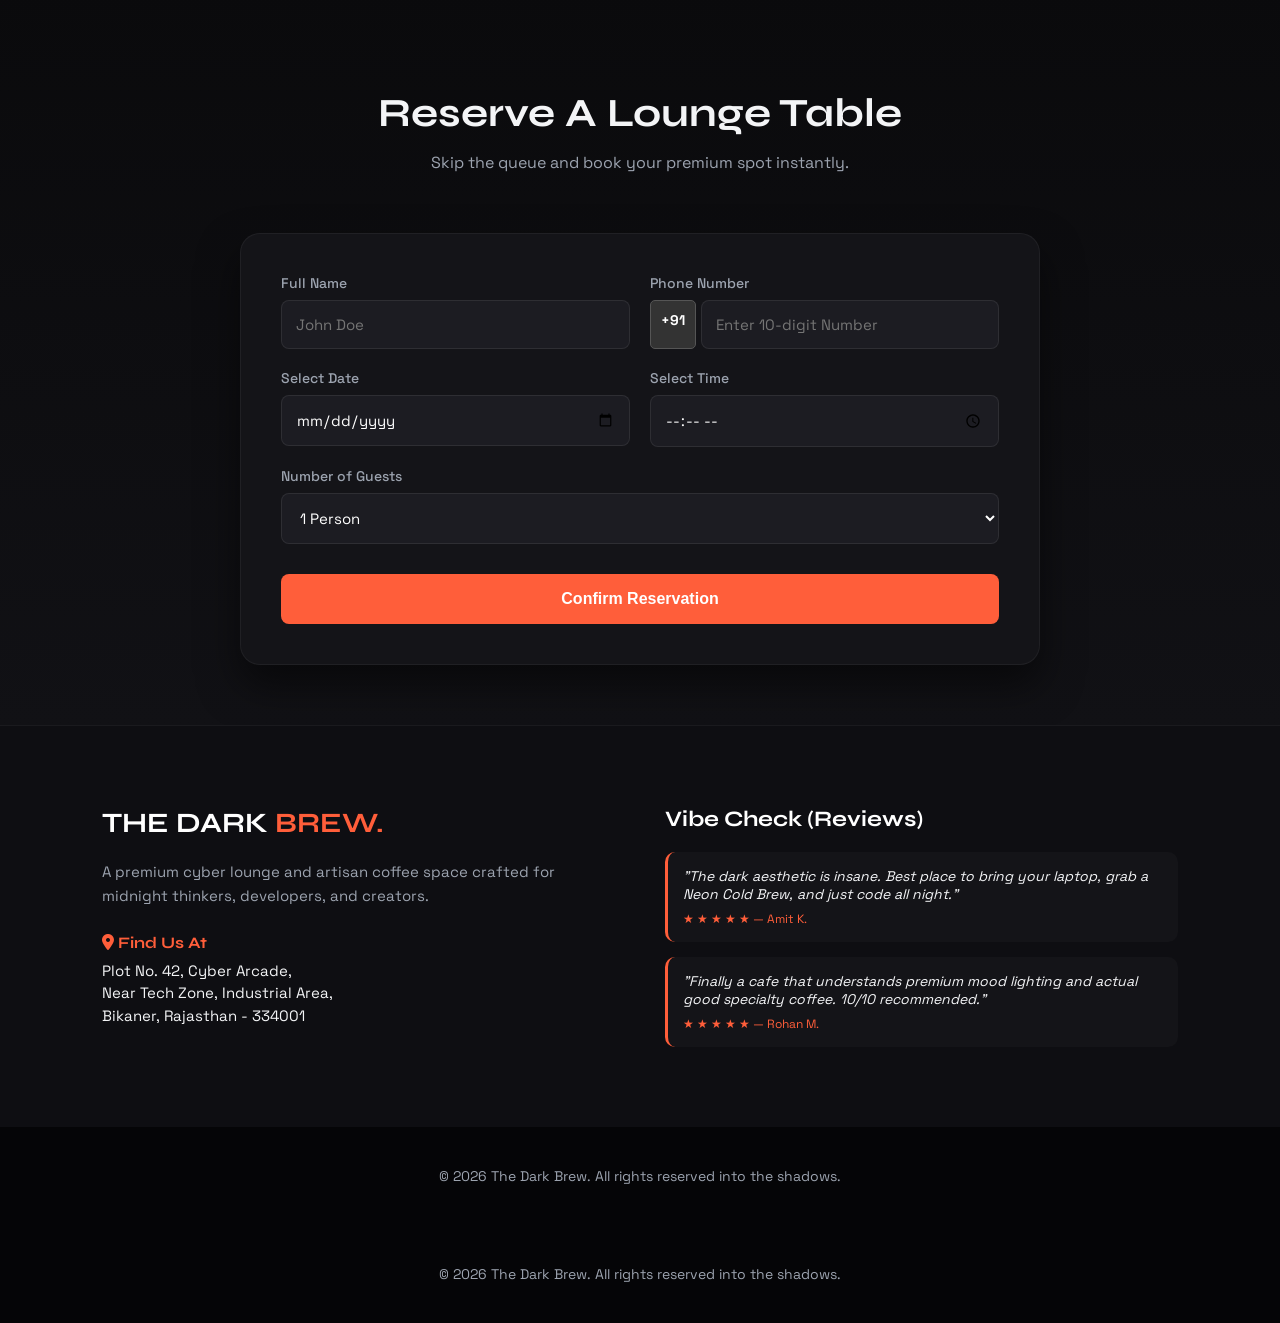
==== commit 9ba2fb77: "fixed code layout" ====
--- a/index.html
+++ b/index.html
@@ -131,10 +131,8 @@
                 <h2>The Extended <span>Vault</span></h2>
                 <p>Complete selection of our premium dark offerings</p>
             </div>
-            <div class="menu-book-grid">
-                </div>
-
-            <div class="order-section" style="margin-top: 30px; text-align: center;">
+           
+             <div class="order-section" style="margin-top: 30px; text-align: center;">
                 <h3>Place Your Order</h3>
                 <input type="text" id="item_name" placeholder="Item Name">
                 <input type="number" id="quantity" placeholder="Quantity">
@@ -598,8 +596,5 @@
             }
 
             // Professional Booking Alert Popup
-            alert(`🎉 TABLE BOOKING CONFIRMED!\n----------------------------------\nName: ${fullName}\nPhone: +91 ${phoneInput}\nDate: ${bookingDate}\nTime: ${bookingTime}\n----------------------------------\n\nAapki table reserve kar di gayi hai. The Dark Brew cafe mein aapka swagat hai! ☕`);
-        }
-    </script>
-</body>
-</html>+            alert(`🎉 TABLE BOOKING CONFIRMED!\n----------------------------------\nName: ${fullName}\nPhone: +91 ${phoneInput}\nDate: ${bookingDate}\nTime: ${bookingTime}\n----------------------------------\nAapki table reserve kar di gayi hai! ☕`);
+        }
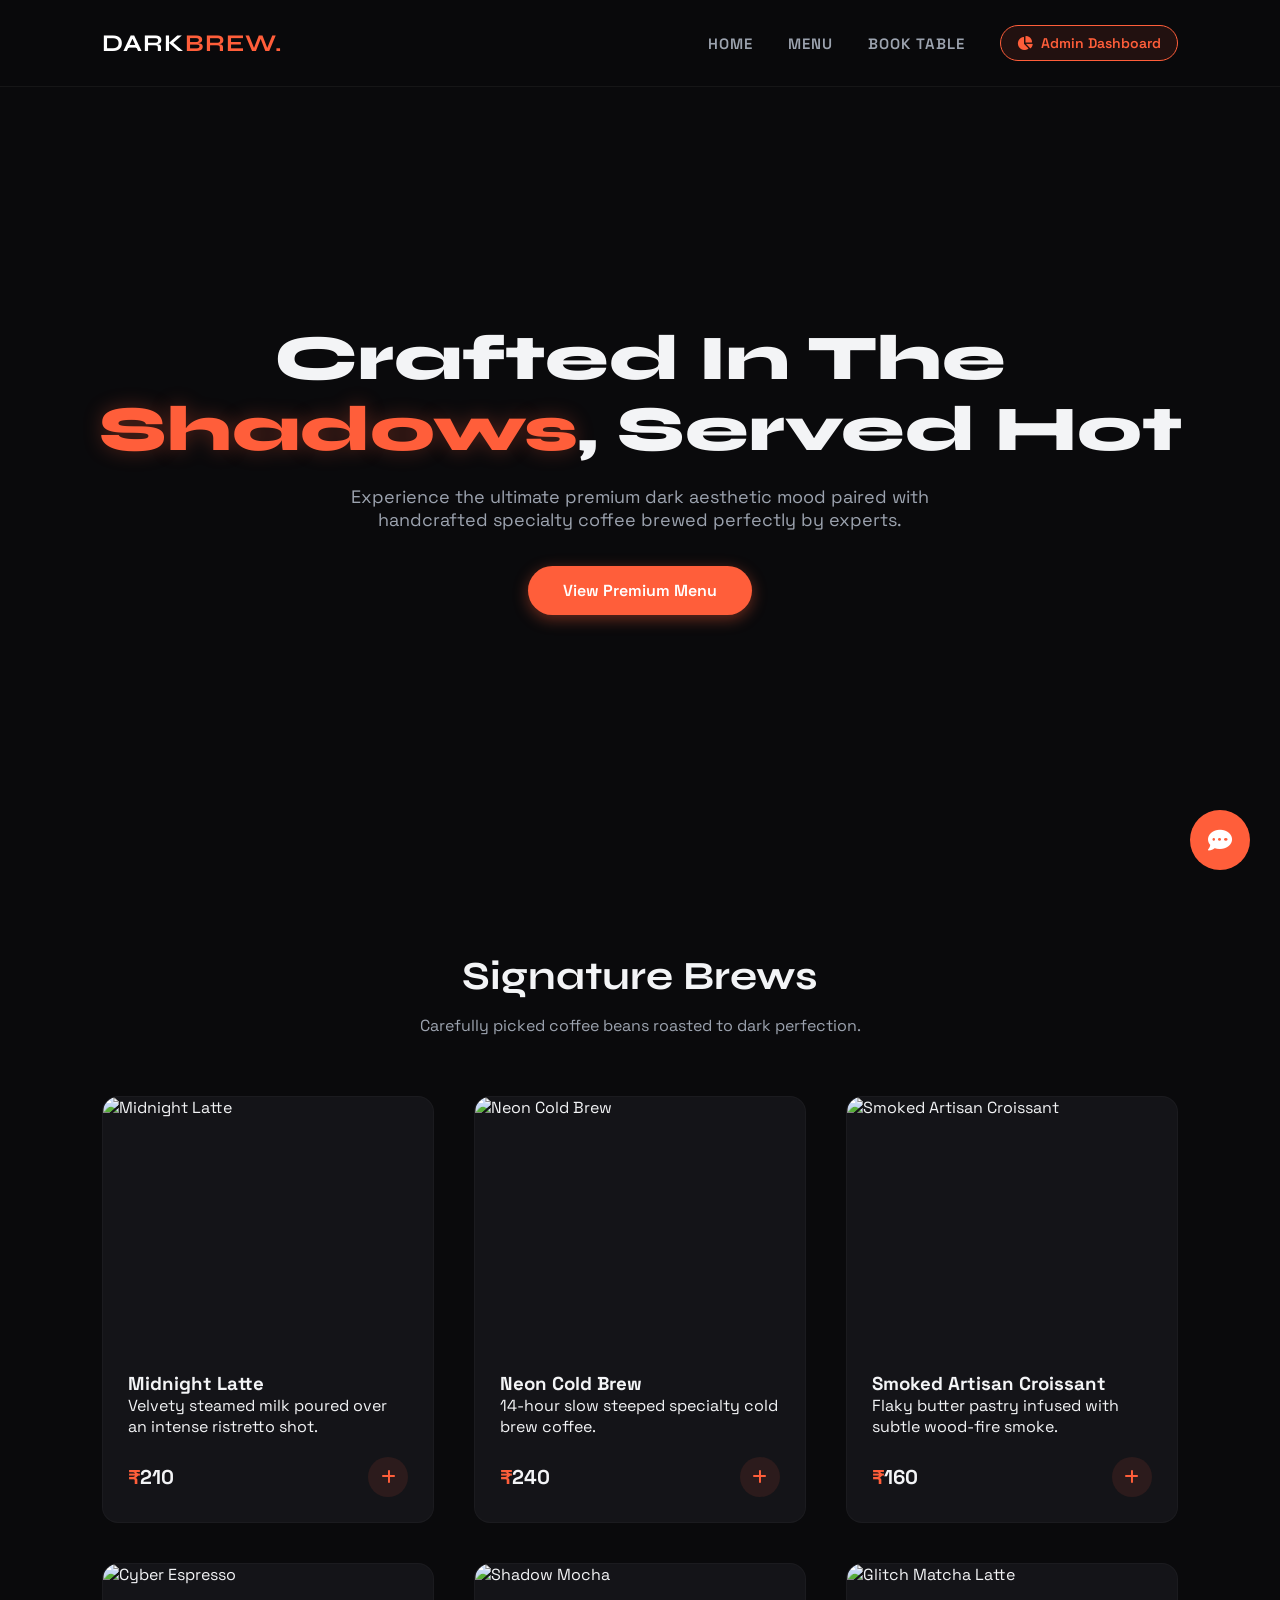
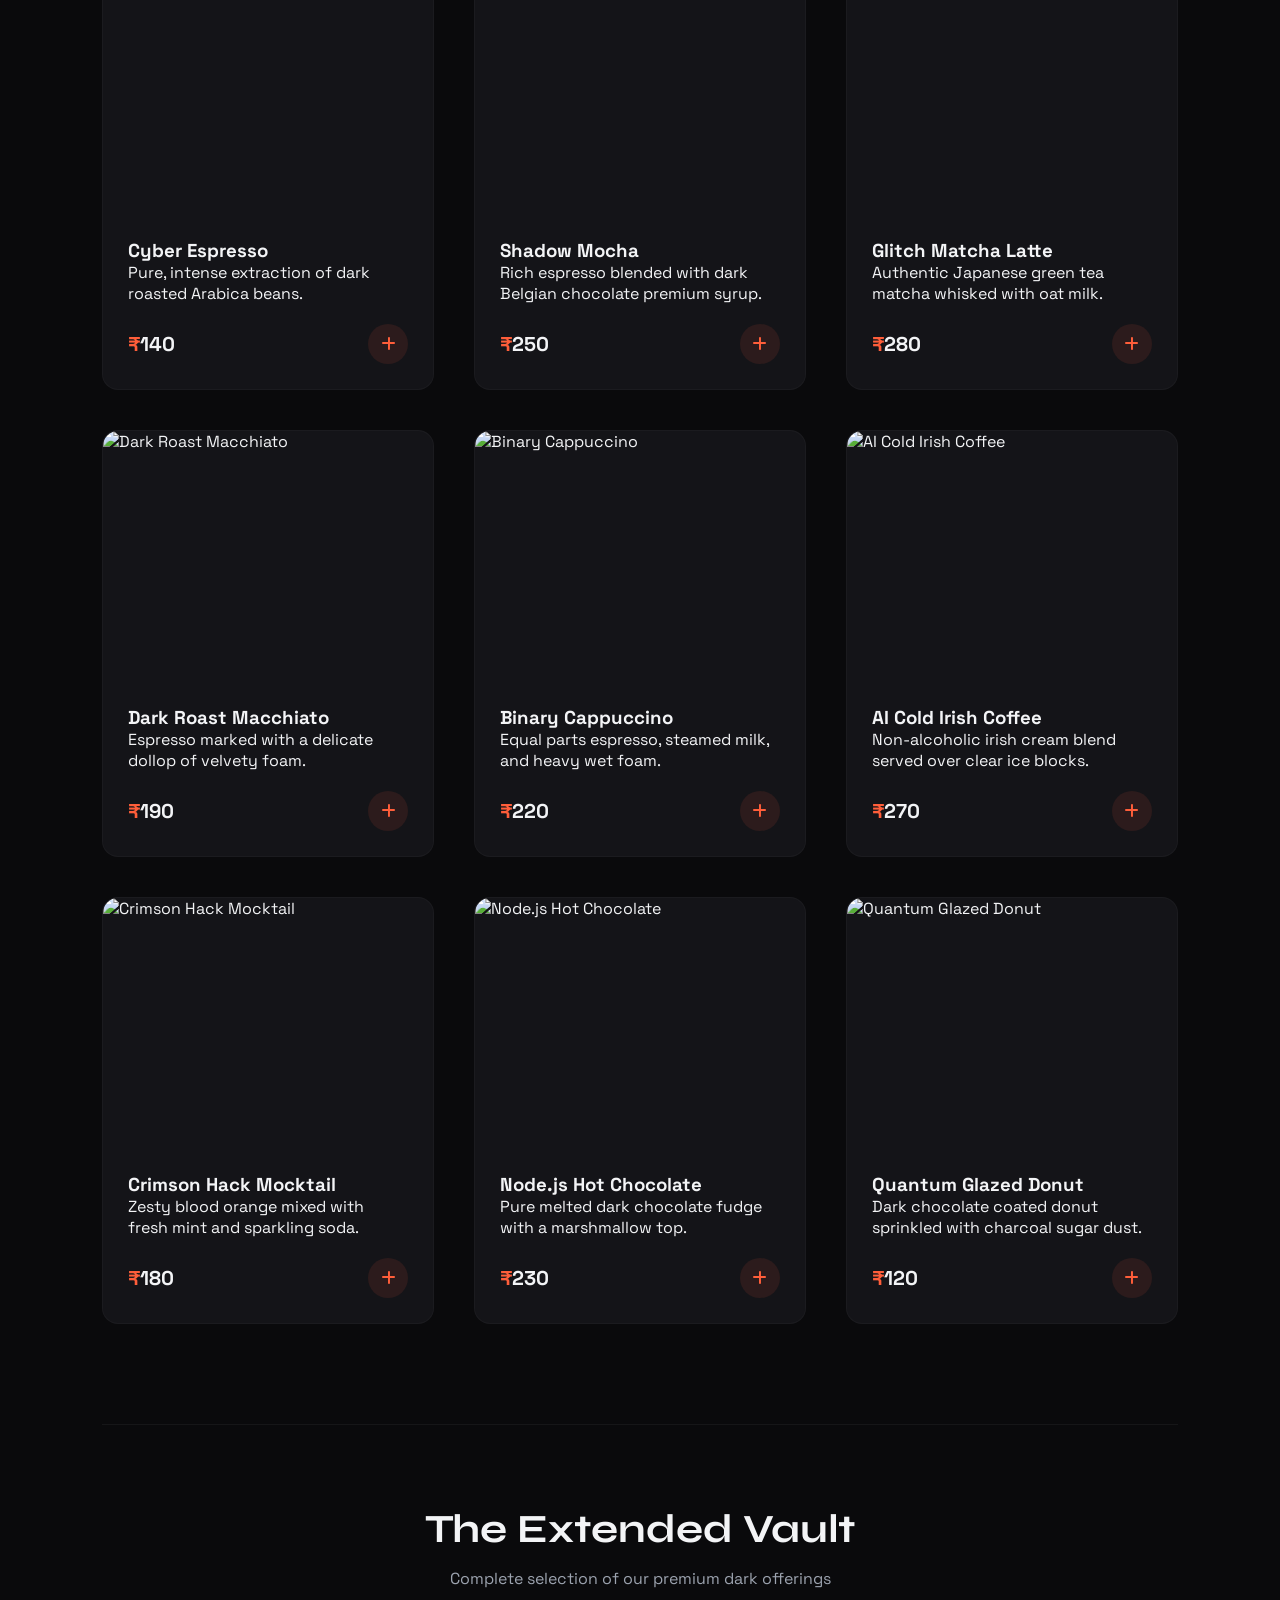
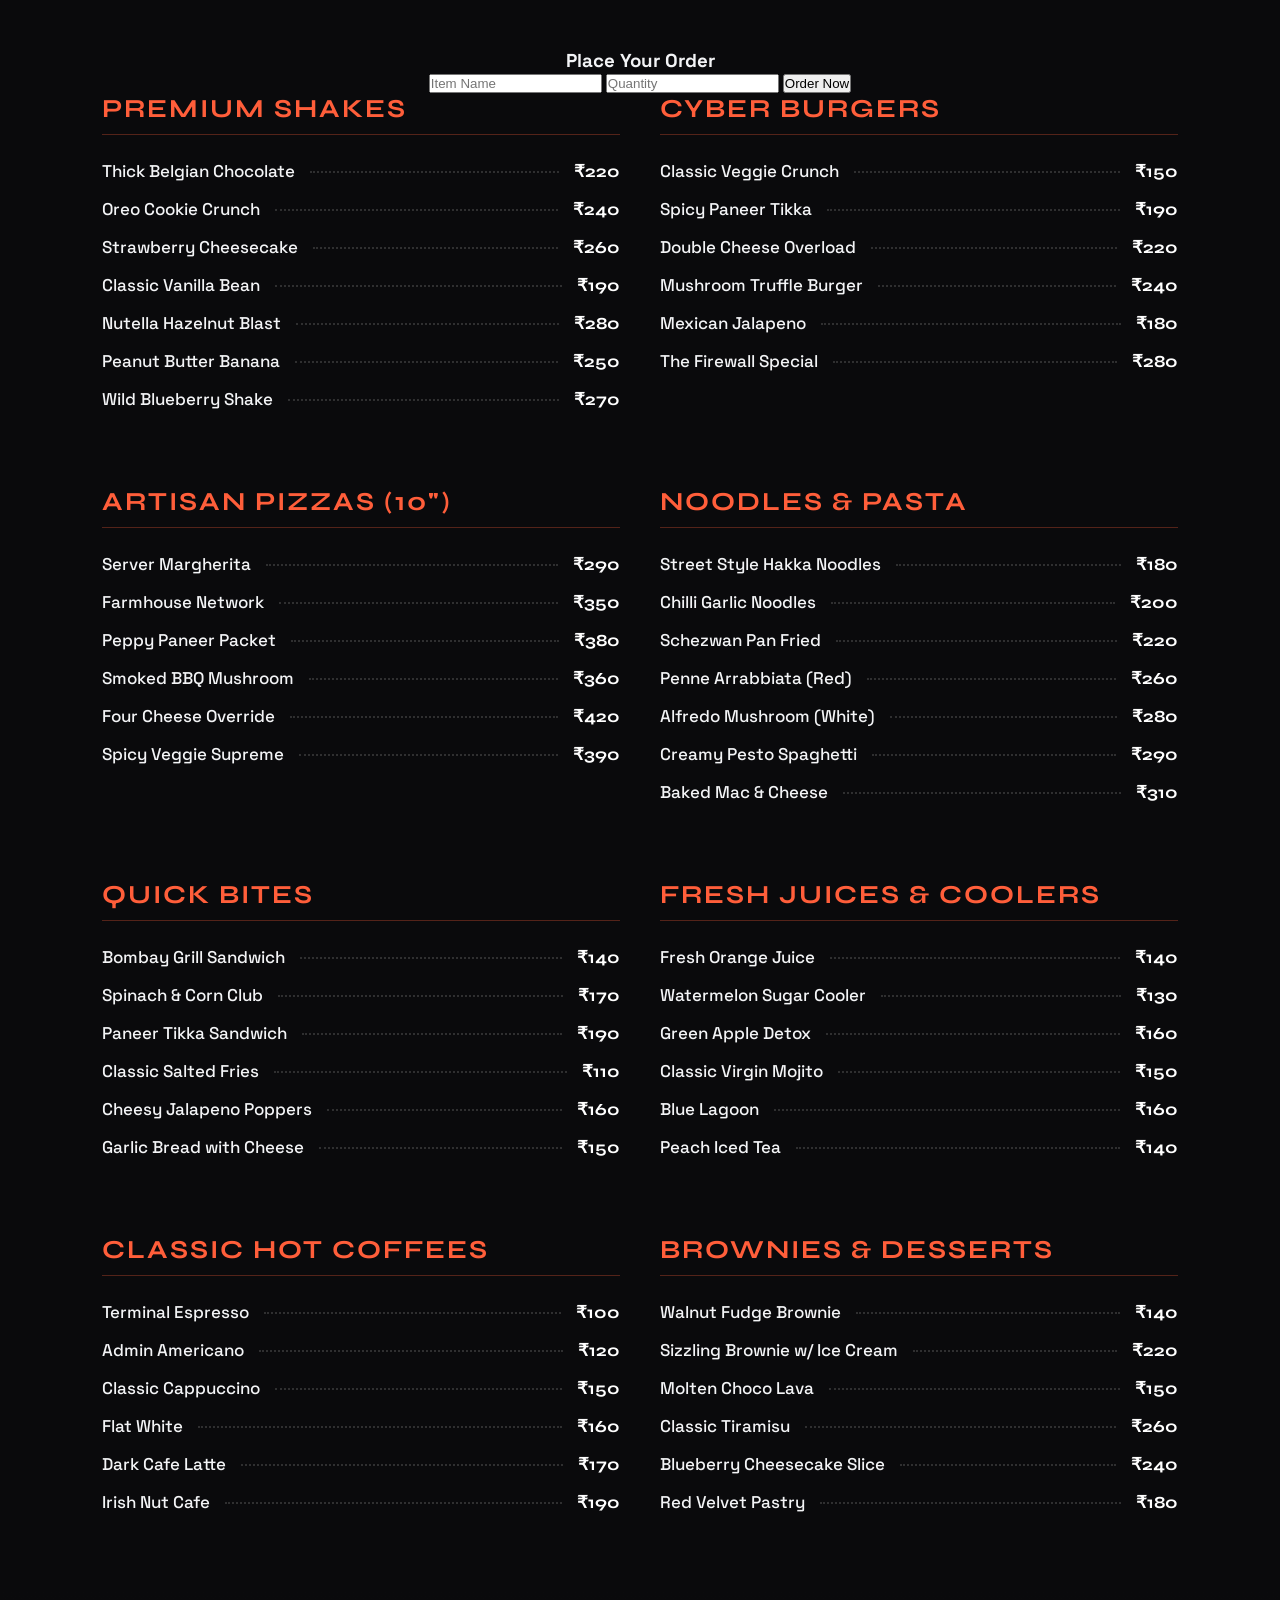
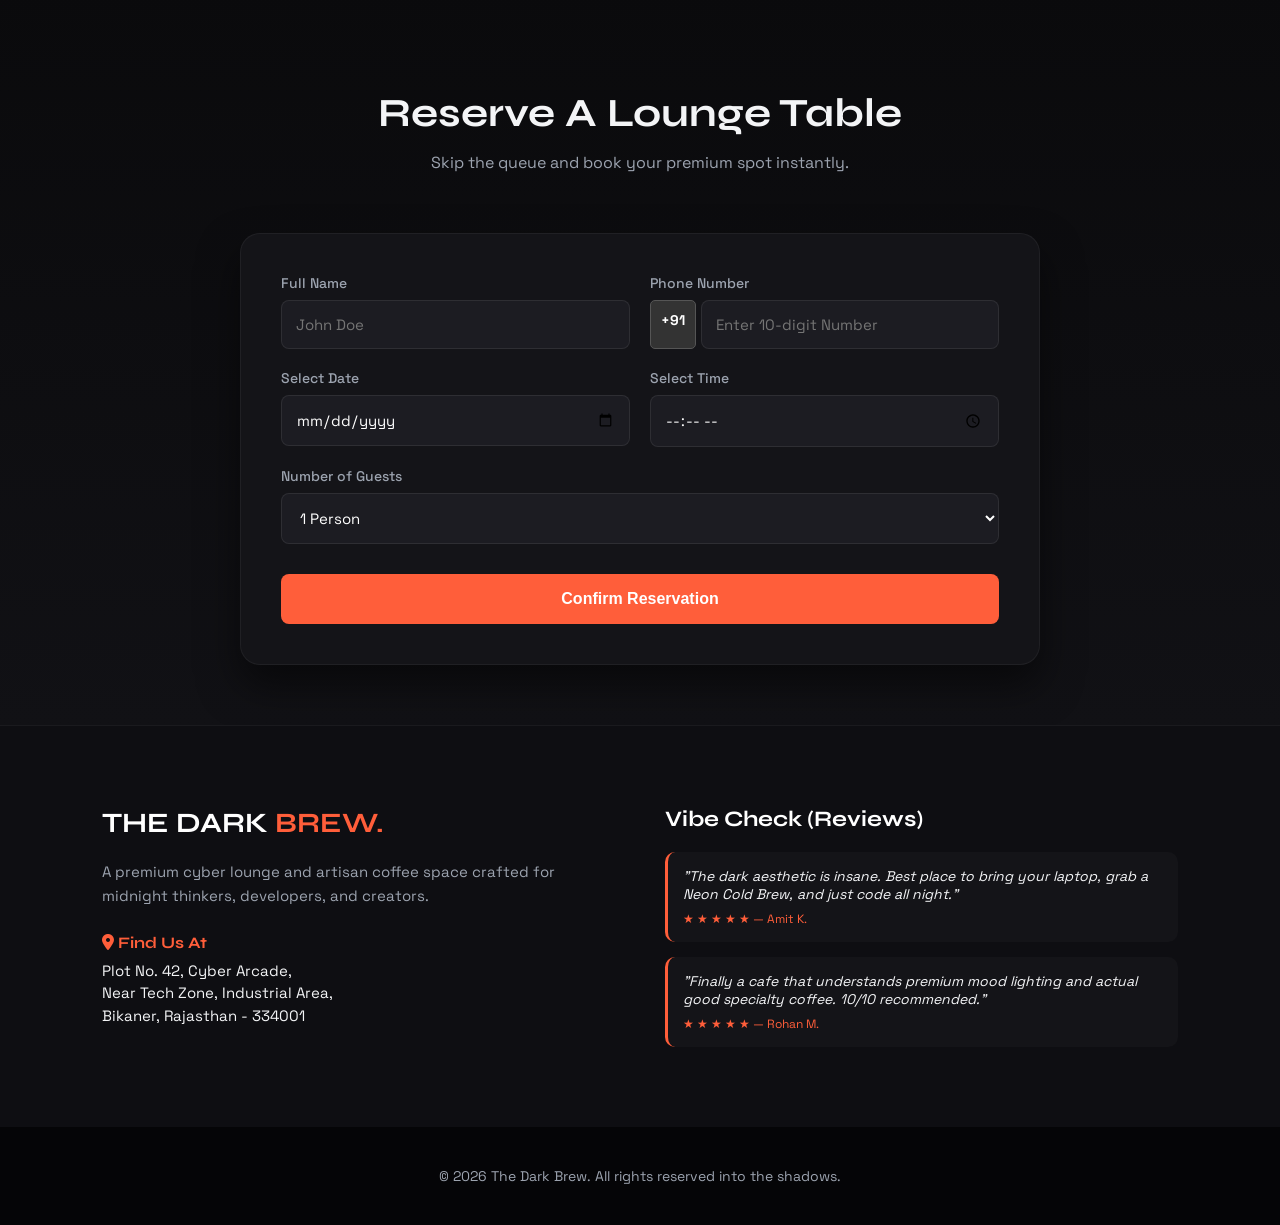
==== commit dd2f3dee: "fixed code layout" ====
--- a/index.html
+++ b/index.html
@@ -417,9 +417,7 @@
     <footer>
         <p>&copy; 2026 The Dark Brew. All rights reserved into the shadows.</p>
     </footer>
-    <footer>
-        <p>&copy; 2026 The Dark Brew. All rights reserved into the shadows.</p>
-    </footer>
+   
 
   <script>
 async function placeOrder() {
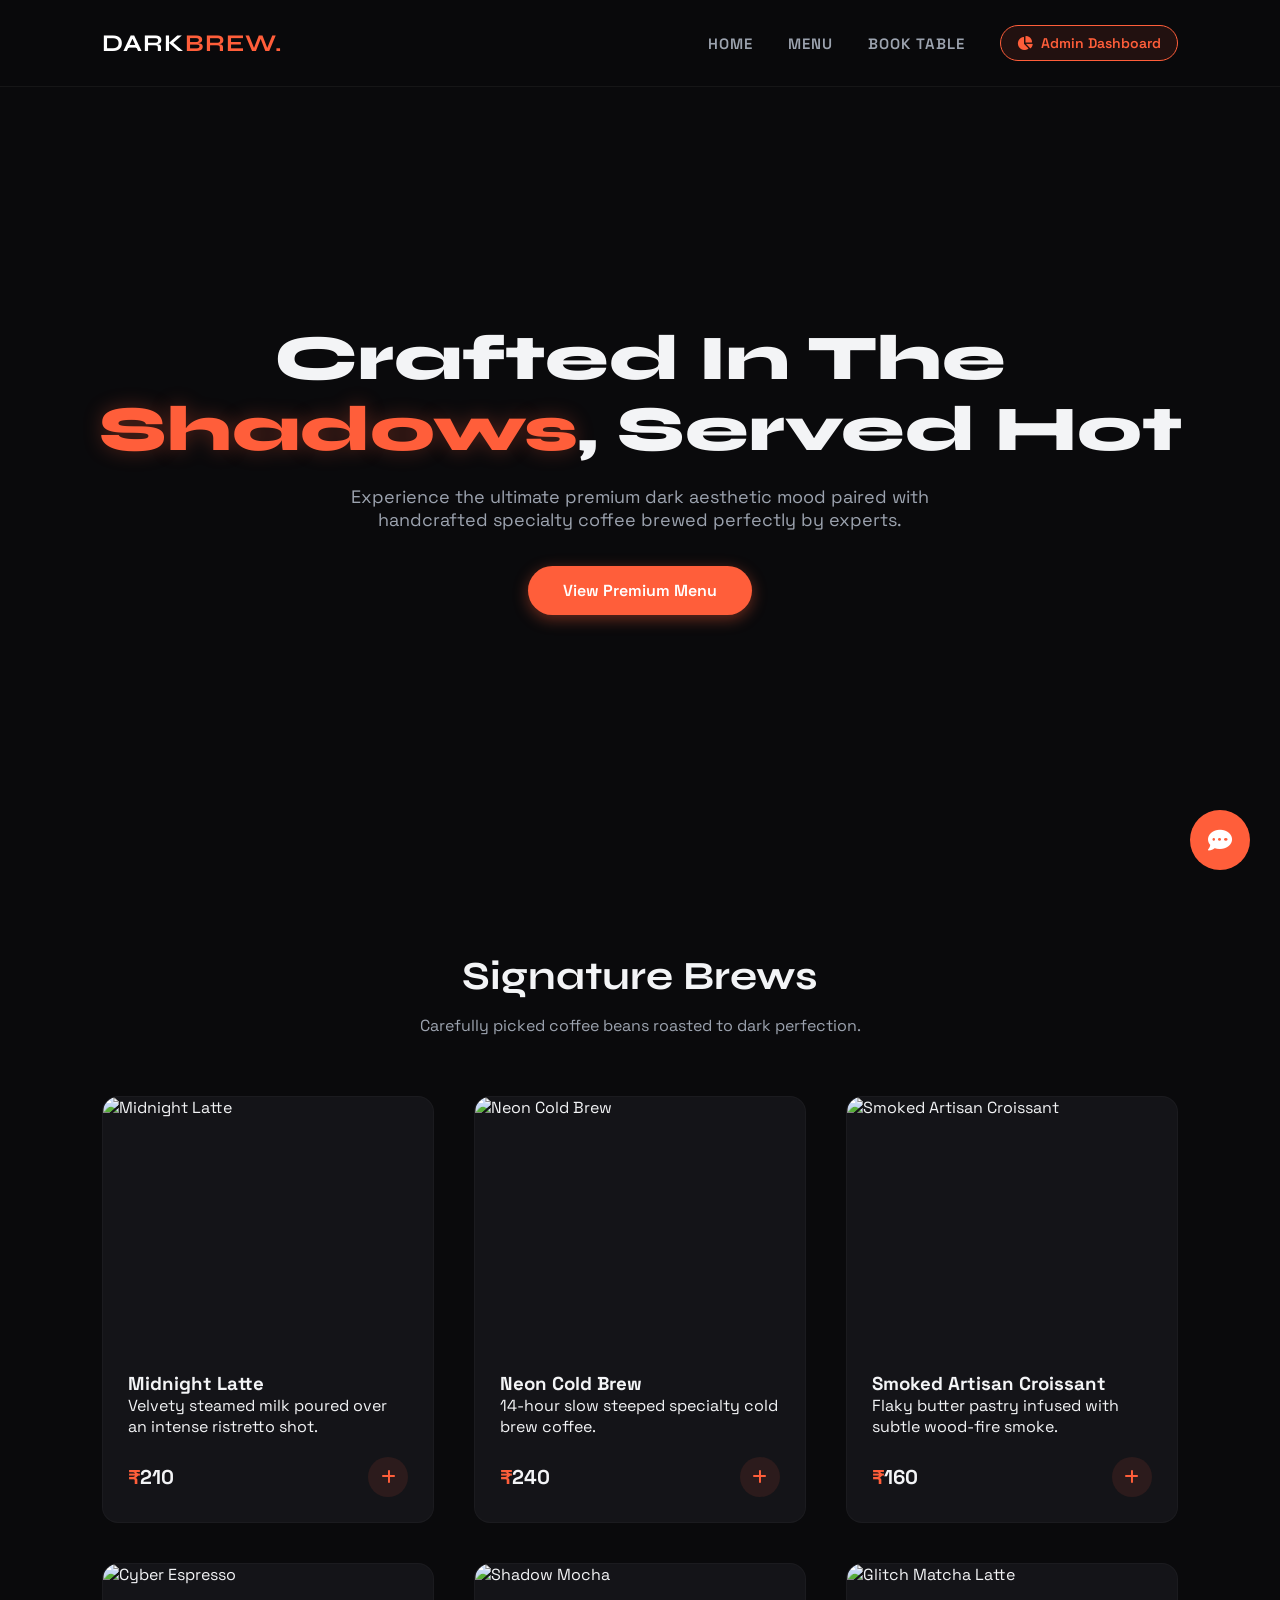
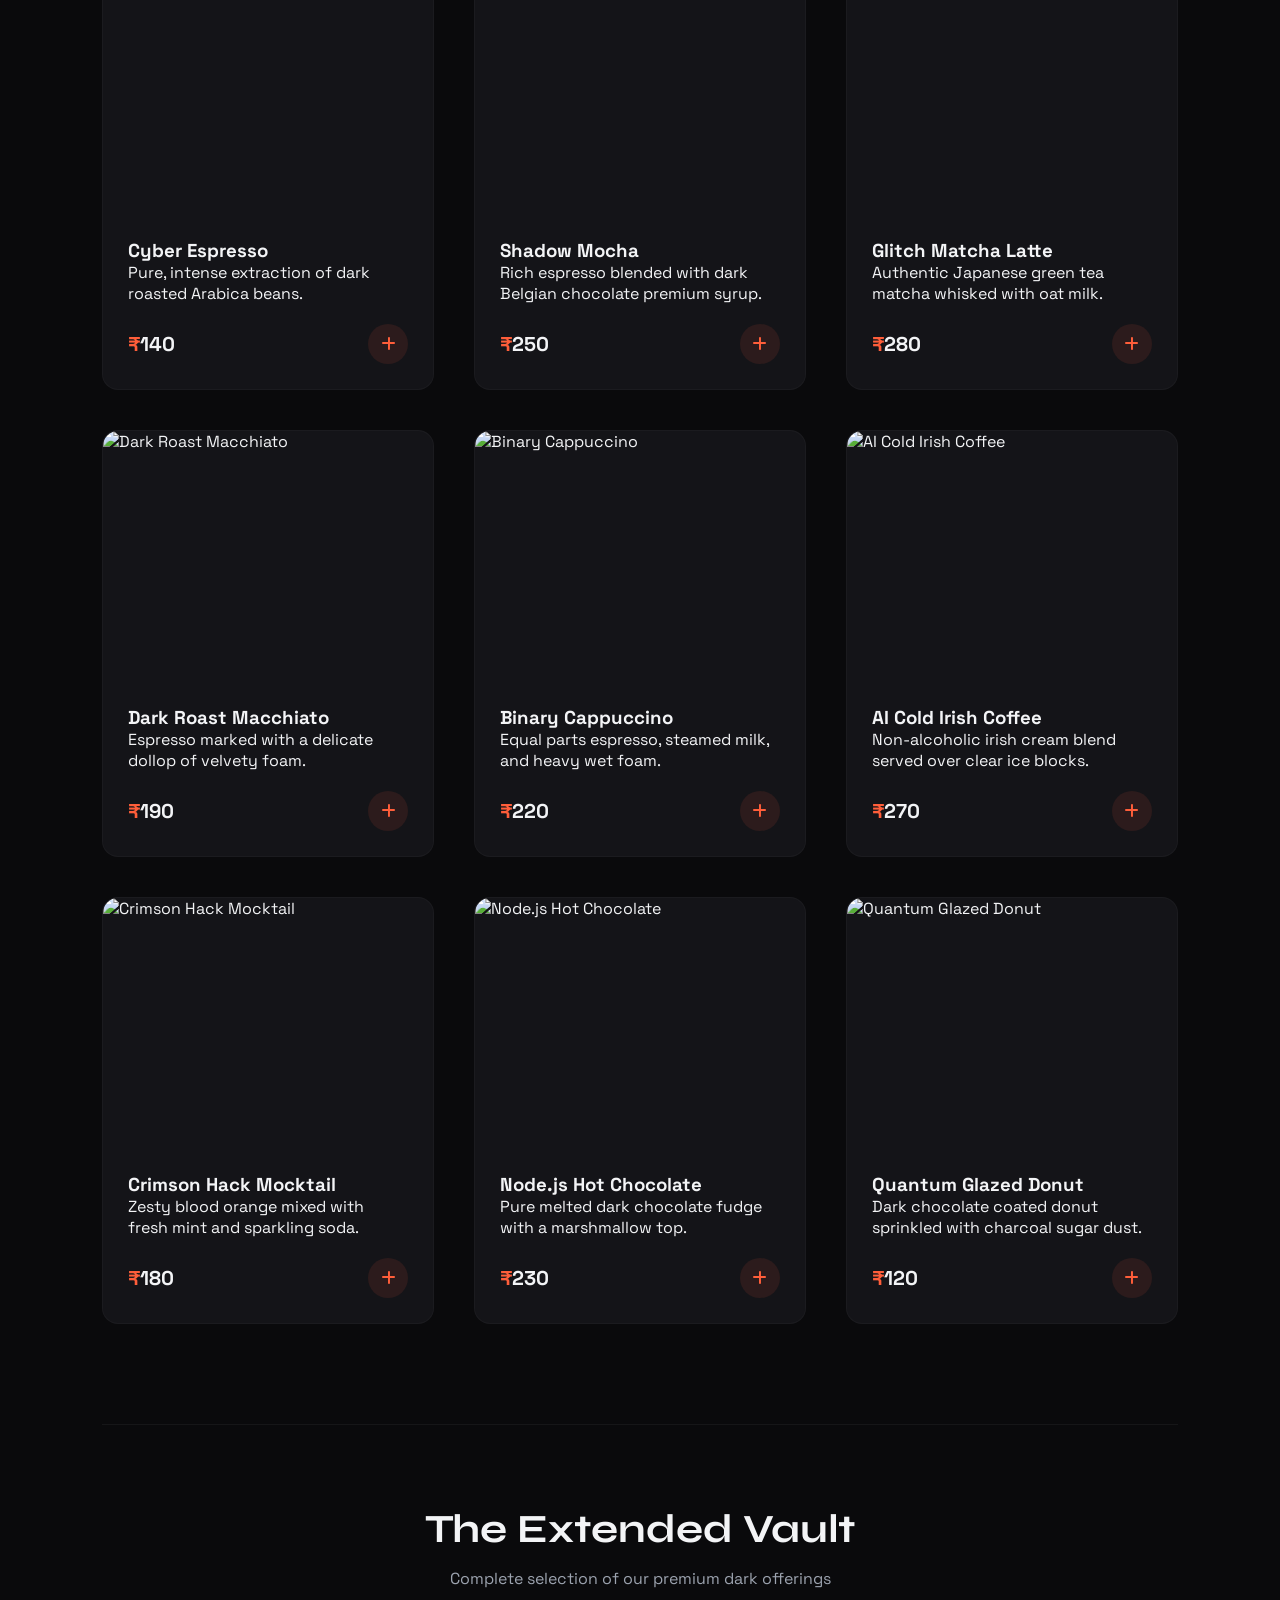
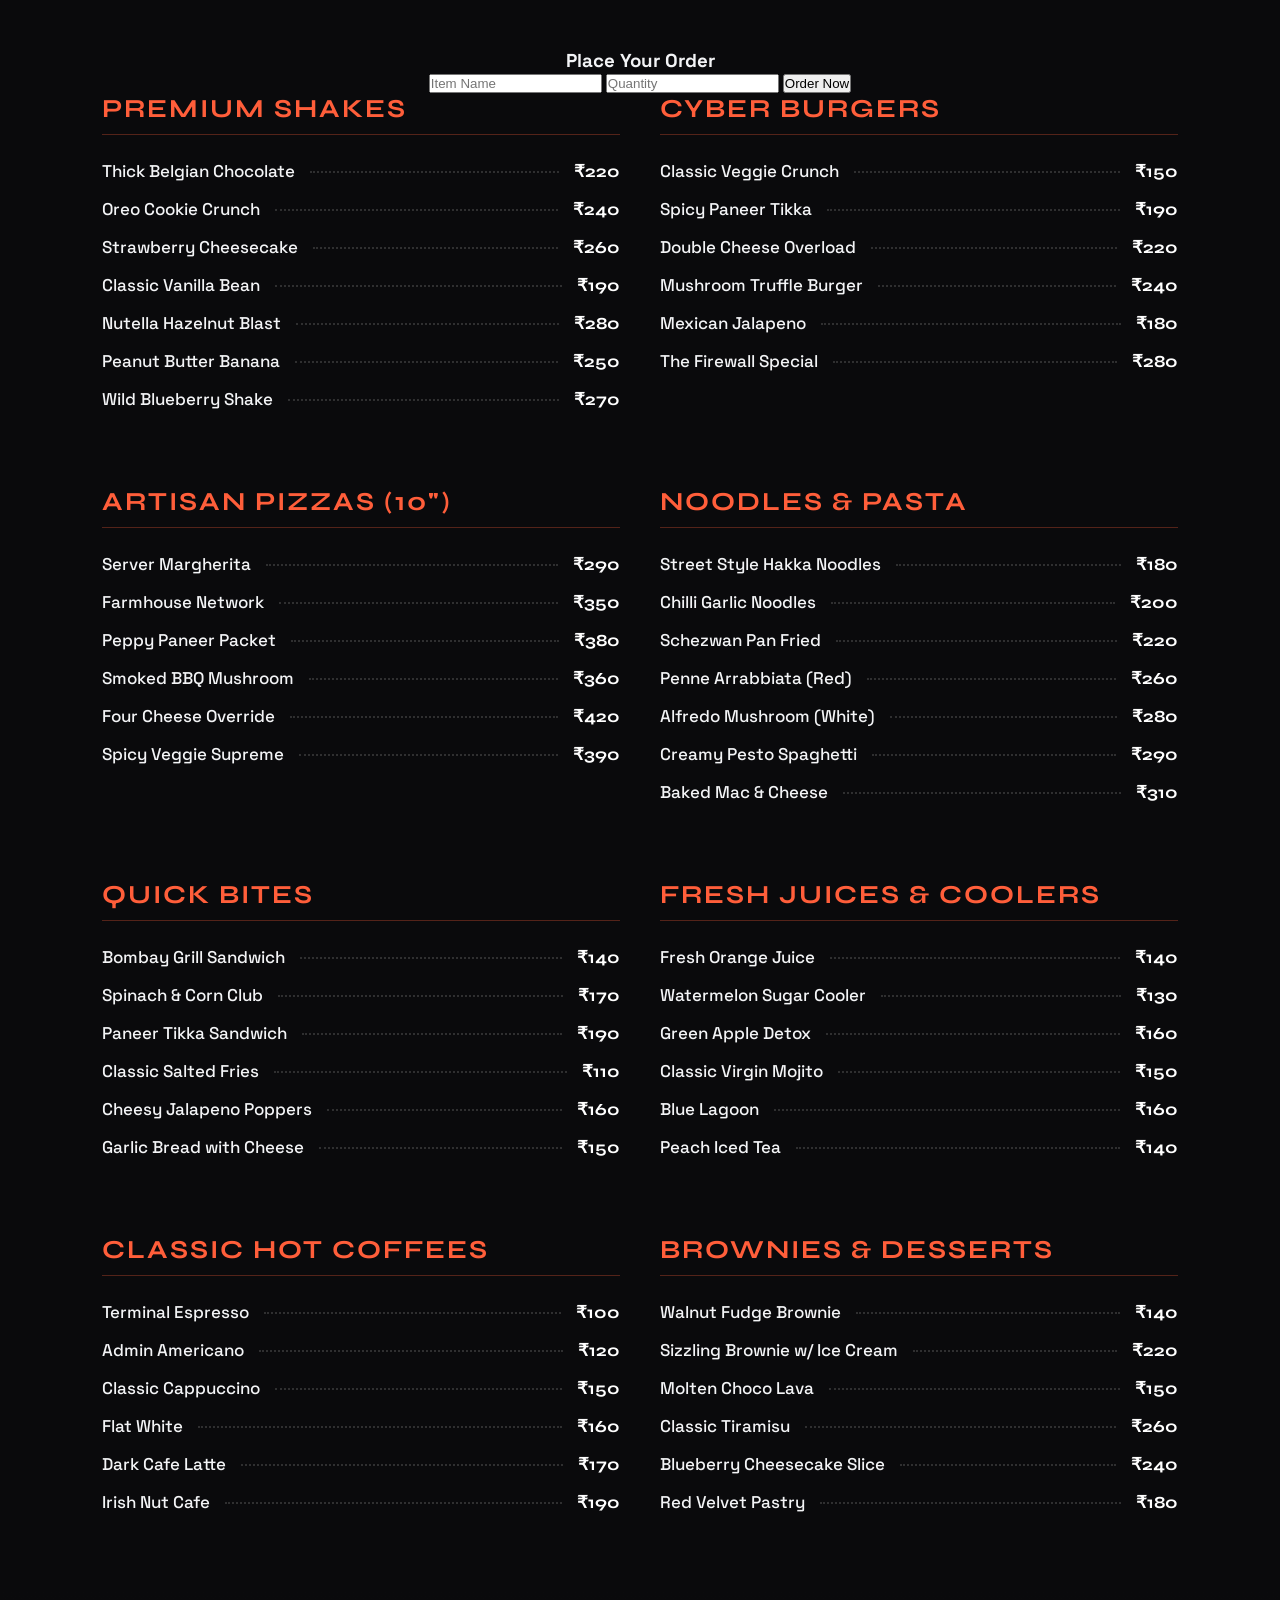
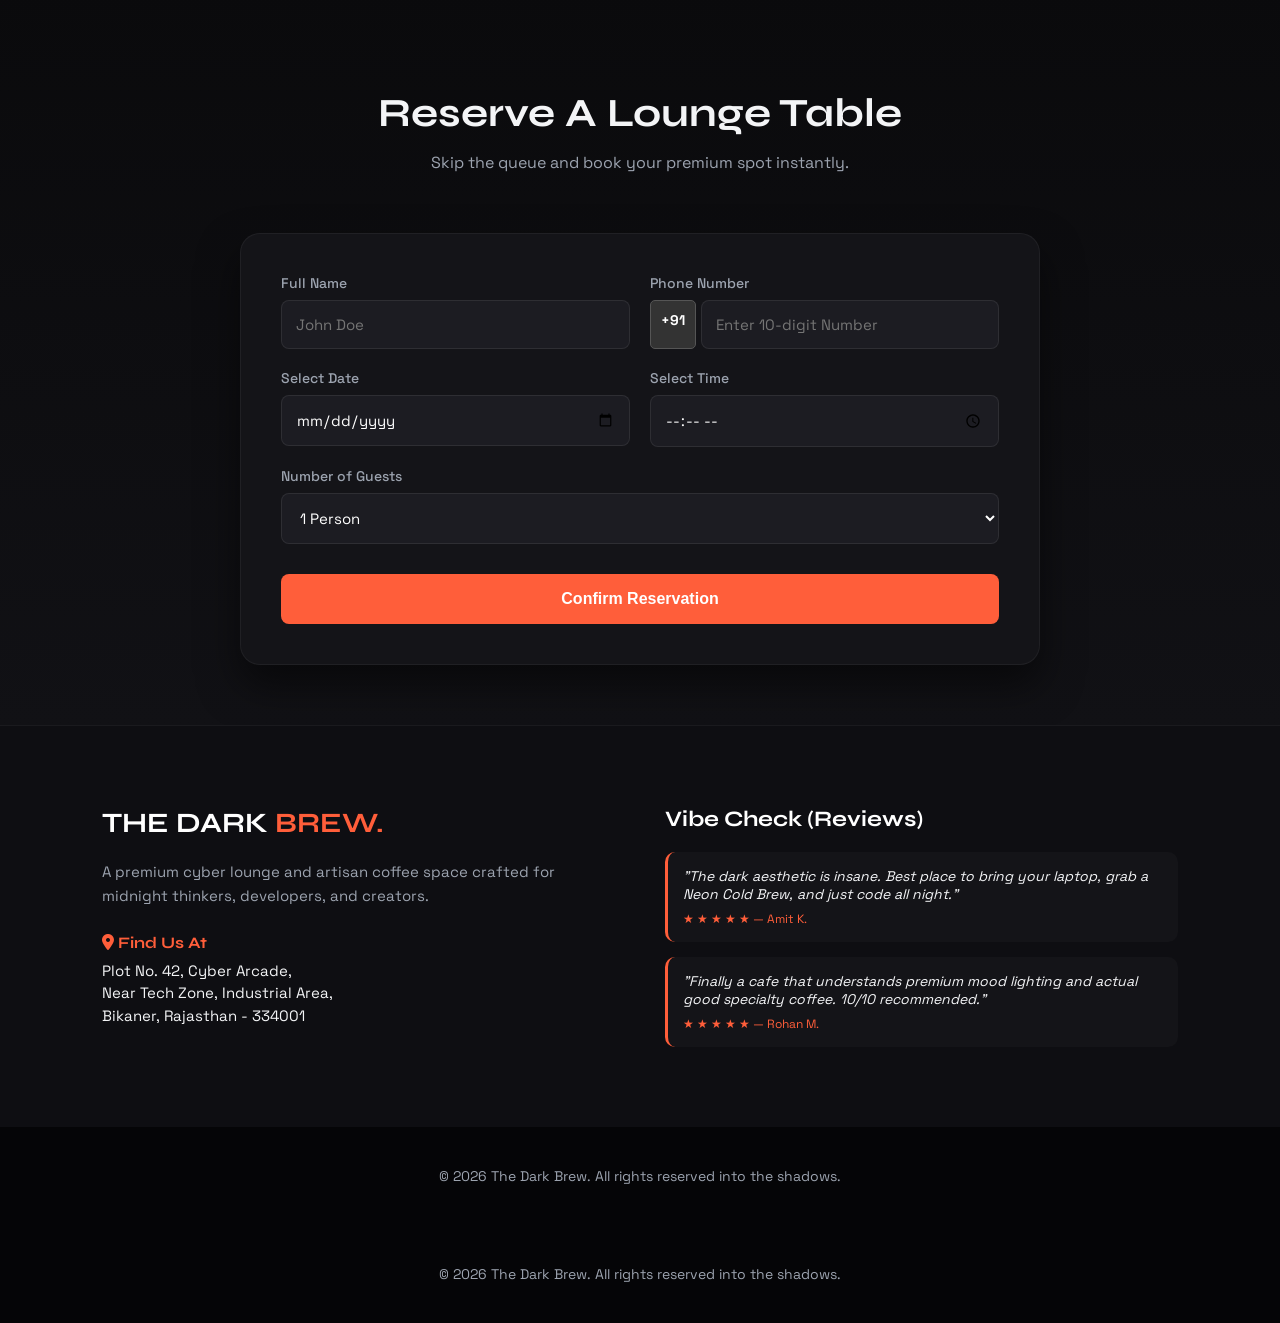
==== commit 2c3f638a: "fixed code layout" ====
--- a/index.html
+++ b/index.html
@@ -417,7 +417,9 @@
     <footer>
         <p>&copy; 2026 The Dark Brew. All rights reserved into the shadows.</p>
     </footer>
-   
+    <footer>
+        <p>&copy; 2026 The Dark Brew. All rights reserved into the shadows.</p>
+    </footer>
 
   <script>
 async function placeOrder() {
@@ -586,7 +588,7 @@
             const phoneInput = document.getElementById("phone_number").value.trim();
             const bookingDate = document.querySelector('input[type="date"]').value;
             const bookingTime = document.querySelector('input[type="time"]').value;
-
+sssss
             // Validation check
             if (phoneInput.length !== 10) {
                 alert("Kripya ek sahi 10-digit ka phone number enter karein!");
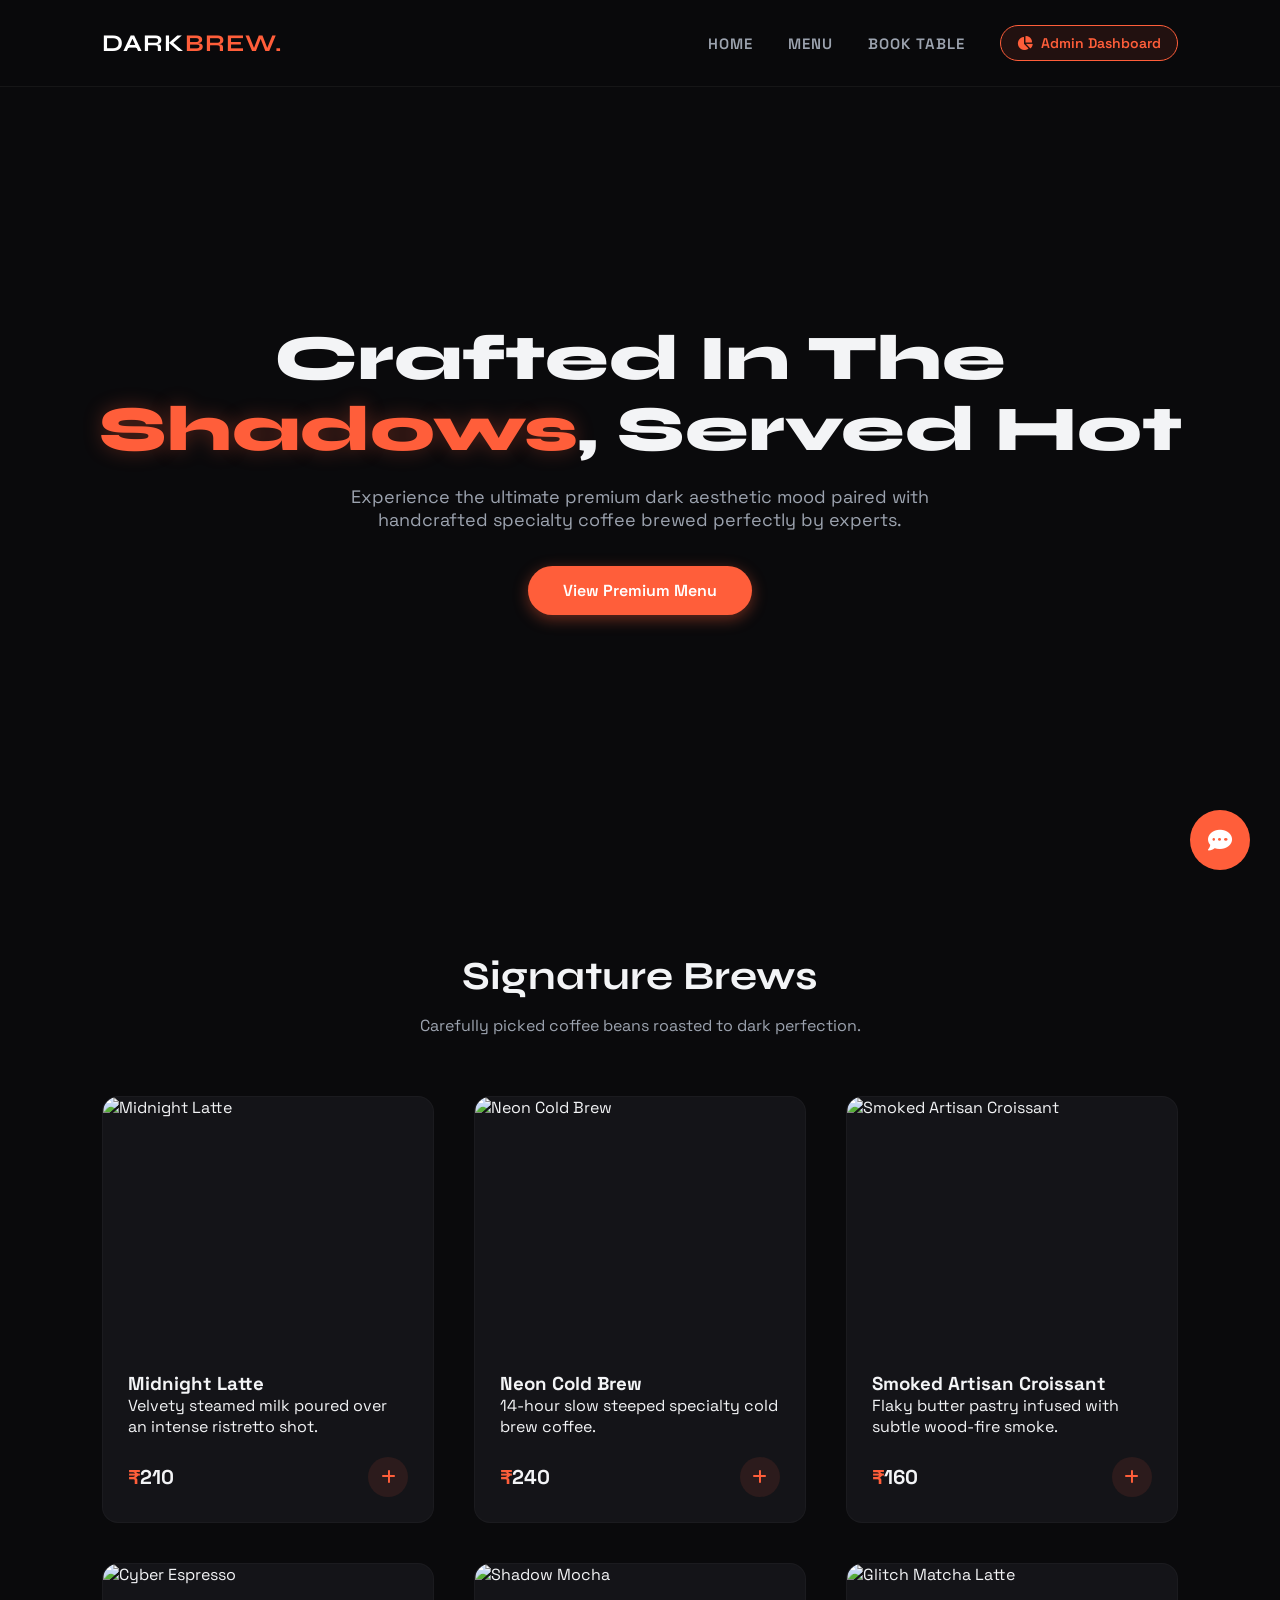
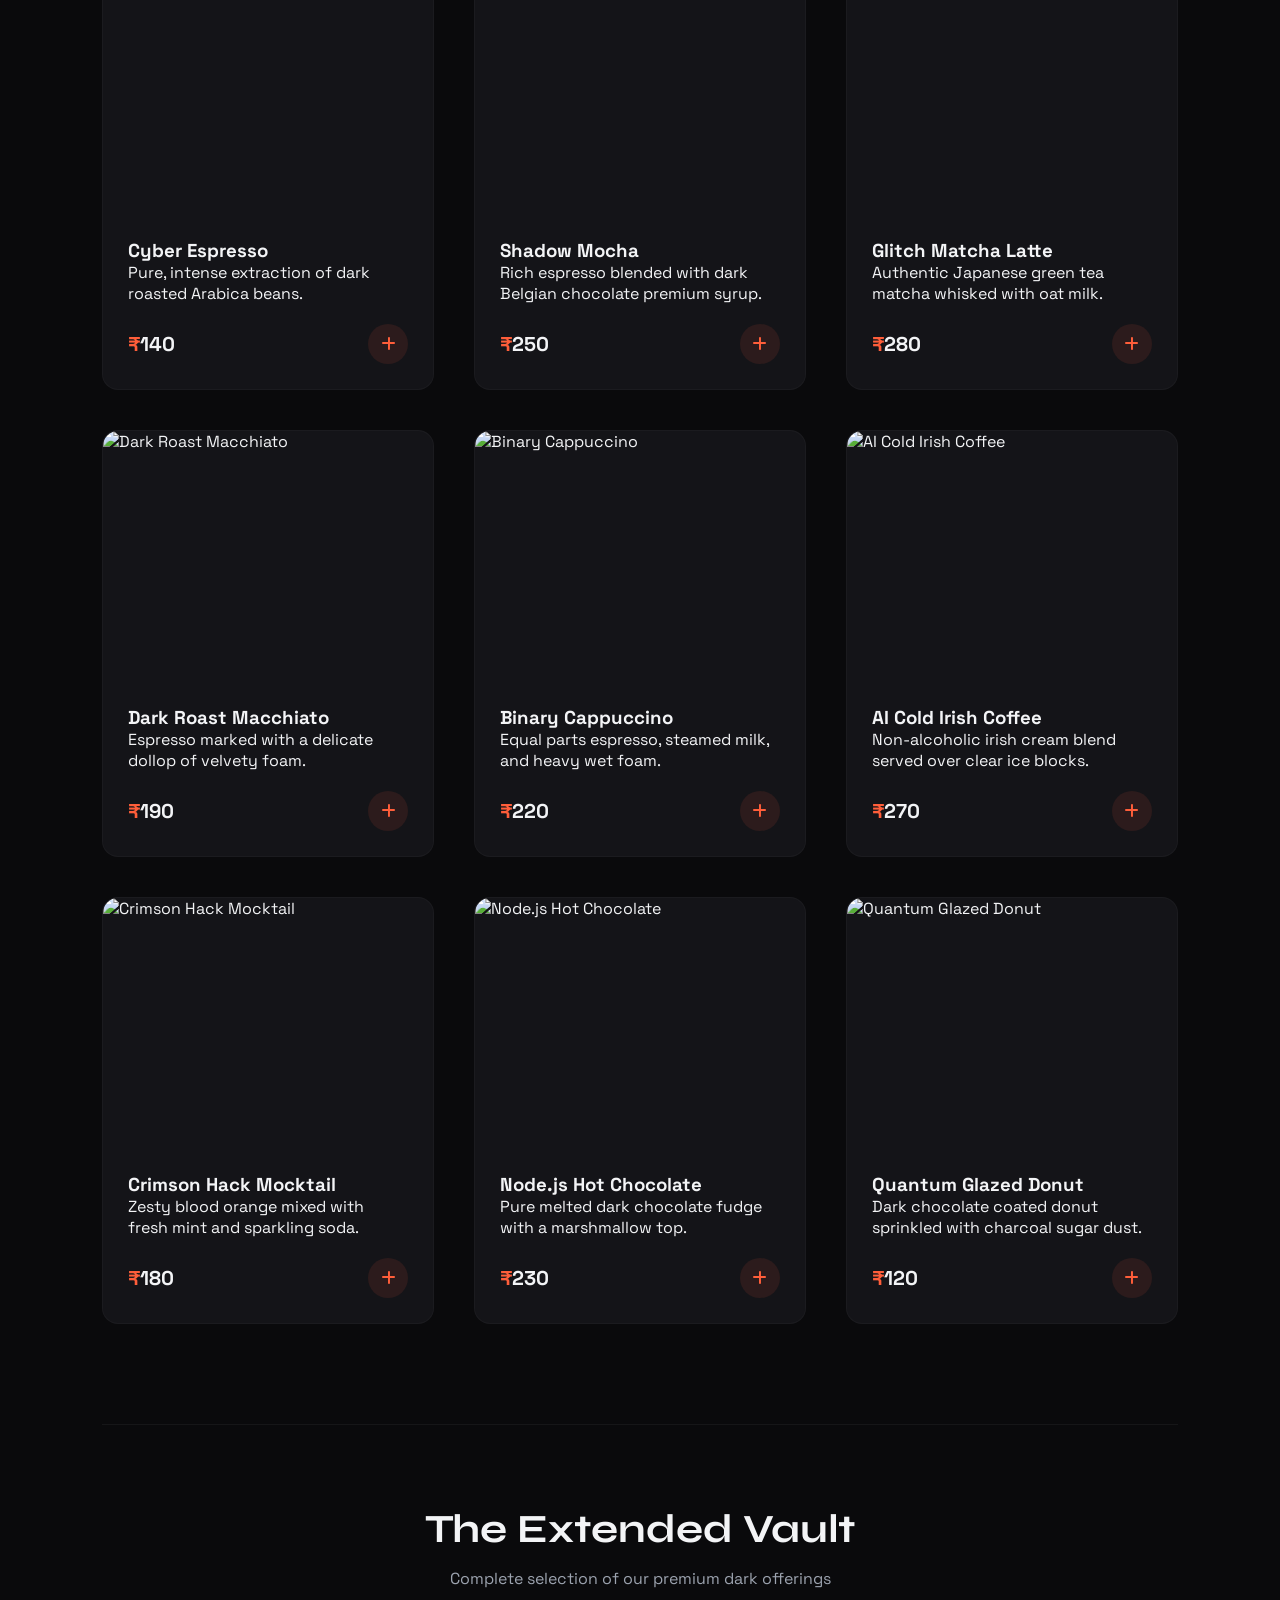
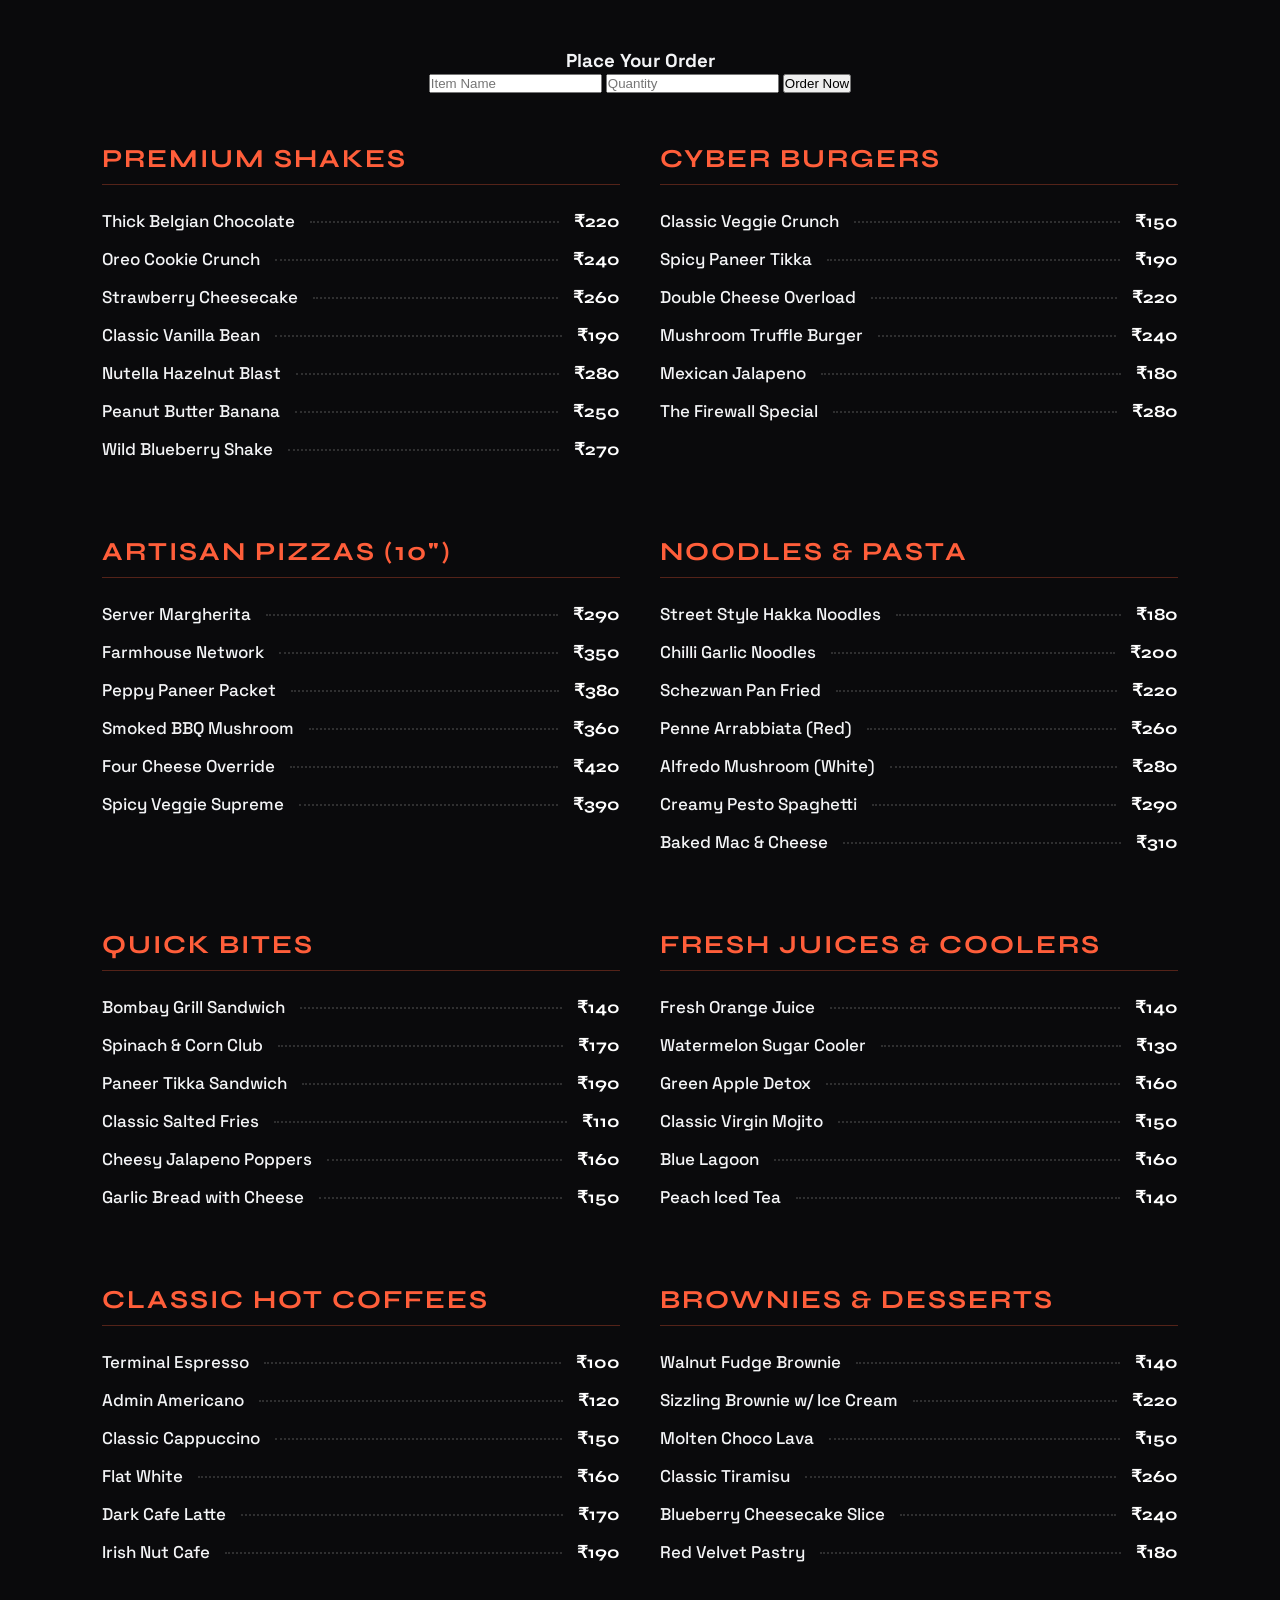
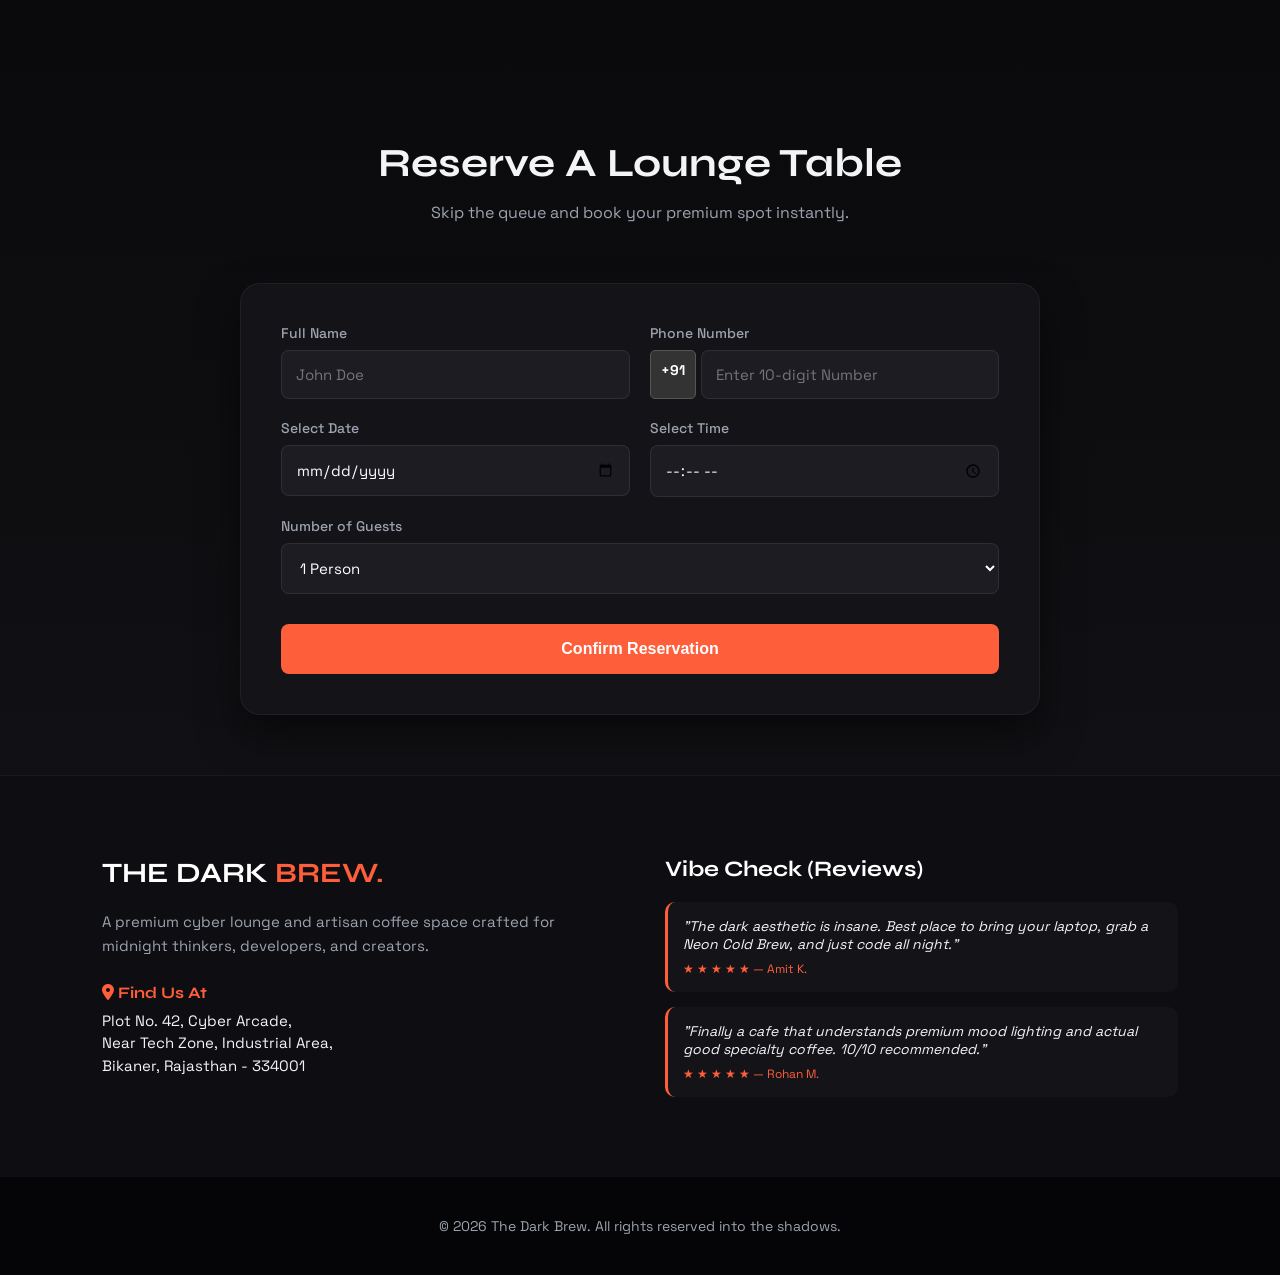
==== commit fee1f032: "fix code bugs" ====
--- a/index.html
+++ b/index.html
@@ -87,7 +87,6 @@
             <li><a href="#home">Home</a></li>
             <li><a href="#menu">Menu</a></li>
             <li><a href="#book">Book Table</a></li>
-            <!-- Placed inside the nav to prevent layout overlay issues -->
             <li>
                 <div class="dashboard-trigger" onclick="toggleDashboard()">
                     <i class="fa-solid fa-chart-pie"></i> Admin Dashboard
@@ -132,7 +131,7 @@
                 <p>Complete selection of our premium dark offerings</p>
             </div>
            
-             <div class="order-section" style="margin-top: 30px; text-align: center;">
+             <div class="order-section" style="margin-top: 30px; text-align: center; margin-bottom: 50px;">
                 <h3>Place Your Order</h3>
                 <input type="text" id="item_name" placeholder="Item Name">
                 <input type="number" id="quantity" placeholder="Quantity">
@@ -246,22 +245,22 @@
                     <label>Full Name</label>
                     <input type="text" placeholder="John Doe" required>
                 </div>
-            <div class="form-group">
-    <label>Phone Number</label>
-    <div style="display: flex; gap: 5px; align-items: center;">
-        <span style="background: #333; color: #fff; padding: 10px; border-radius: 5px; border: 1px solid #555; font-weight: bold; font-size: 14px; height: 100%;">+91</span>
-        <input 
-            type="tel" 
-            id="phone_number" 
-            placeholder="Enter 10-digit Number" 
-            pattern="[0-9]{10}" 
-            maxlength="10" 
-            oninput="this.value = this.value.replace(/[^0-9]/g, '');" 
-            style="width: 100%; margin: 0;"
-            required
-        >
-    </div>
-</div>
+                <div class="form-group">
+                    <label>Phone Number</label>
+                    <div style="display: flex; gap: 5px; align-items: center;">
+                        <span style="background: #333; color: #fff; padding: 10px; border-radius: 5px; border: 1px solid #555; font-weight: bold; font-size: 14px; height: 100%;">+91</span>
+                        <input 
+                            type="tel" 
+                            id="phone_number" 
+                            placeholder="Enter 10-digit Number" 
+                            pattern="[0-9]{10}" 
+                            maxlength="10" 
+                            oninput="this.value = this.value.replace(/[^0-9]/g, '');" 
+                            style="width: 100%; margin: 0;"
+                            required
+                        >
+                    </div>
+                </div>
                 <div class="form-group">
                     <label>Select Date</label>
                     <input type="date" required>
@@ -328,59 +327,6 @@
         </div>
     </div>
 
-   <script>
-    // --- PURANA LOGIC ---
-    function toggleDashboard() {
-        const db = document.getElementById('adminDashboard');
-        db.style.left = (db.style.left === '0px') ? '-100%' : '0px';
-    }
-    function hashPIN(pin) {
-        let h = 0; for (let i = 0; i < pin.length; i++) h = (h << 5) - h + pin.charCodeAt(i); return h |= 0;
-    }
-    function unlockDashboard() {
-        if(hashPIN(document.getElementById('adminPass').value) === 1509442) {
-            document.getElementById('lockScreen').style.display = 'none';
-        } else { alert('Incorrect PIN'); }
-    }
-    function toggleChat() { document.getElementById('chatWindow').classList.toggle('active'); }
-
-    // --- NAYA PYTHON BRIDGE (FIXED) ---
-    let chatHistory = []; 
-
-    async function handleUserChat(userText) {
-        if (!userText.trim()) return;
-
-        const chatBody = document.querySelector('.chat-body');
-        chatBody.innerHTML += `<div class="msg user" style="background: var(--accent-neon); color: white; padding: 12px; align-self: flex-end; border-radius: 8px; margin: 10px;">${userText}</div>`;
-        chatHistory.push({ role: "user", text: userText });
-
-        try {
-           const response = await fetch('https://the-dark-brew.onrender.com/api/chat',  {
-                method: 'POST',
-                headers: { 'Content-Type': 'application/json' },
-                body: JSON.stringify({ 
-                    message: userText, 
-                    chatHistory: chatHistory 
-                })
-            });
-
-            const data = await response.json();
-            
-            // Console mein check karo kya aa raha hai
-            console.log("Backend ka data:", data);
-
-            // Response mein se text nikalna
-            const botReply = data.reply || "Error: AI se jawab nahi mila";
-
-            chatBody.innerHTML += `<div class="msg bot" style="background: #1c1c22; color: white; padding: 12px; align-self: flex-start; border-radius: 8px; margin: 10px;">${botReply}</div>`;
-            chatHistory.push({ role: "bot", text: botReply });
-            chatBody.scrollTop = chatBody.scrollHeight;
-        } catch (error) {
-            console.error("Connection Error:", error);
-            document.querySelector('.chat-body').innerHTML += `<div class="msg bot" style="color: red;">Error: Backend connect nahi ho raha.</div>`;
-        }
-    }
-</script>
     <section id="about-location" style="padding: 80px 8%; background: #0e0e12; border-top: 1px solid rgba(255,255,255,0.05); font-family: 'Space Grotesk', sans-serif;">
         <div style="display: grid; grid-template-columns: repeat(auto-fit, minmax(280px, 1fr)); gap: 50px;">
             
@@ -417,165 +363,113 @@
     <footer>
         <p>&copy; 2026 The Dark Brew. All rights reserved into the shadows.</p>
     </footer>
-    <footer>
-        <p>&copy; 2026 The Dark Brew. All rights reserved into the shadows.</p>
-    </footer>
-
-  <script>
-async function placeOrder() {
-    // 1. Saare menu items aur unki sahi price ki list
-    const menuPrices = {
-        // Special Coffee & Artisan Bites
-        "Midnight Latte": 210,
-        "Neon Cold Brew": 240,
-        "Smoked Artisan Croissant": 160,
-        "Cyber Espresso": 140,
-        "Shadow Mocha": 250,
-        "Glitch Matcha Latte": 280,
-        "Dark Roast Macchiato": 190,
-        "Binary Cappuccino": 220,
-        "AI Cold Irish Coffee": 270,
-        "Crimson Hack Mocktail": 180,
-        "Node.js Hot Chocolate": 230,
-        "Quantum Glazed Donut": 120,
-
-        // Premium Shakes
-        "Thick Belgian Chocolate": 220,
-        "Oreo Cookie Crunch": 240,
-        "Strawberry Cheesecake": 260,
-        "Classic Vanilla Bean": 190,
-        "Nutella Hazelnut Blast": 280,
-        "Peanut Butter Banana": 250,
-        "Wild Blueberry Shake": 270,
-
-        // Cyber Burgers
-        "Classic Veggie Crunch": 150,
-        "Spicy Paneer Tikka": 190,
-        "Double Cheese Overload": 220,
-        "Mushroom Truffle Burger": 240,
-        "Mexican Jalapeno": 180,
-        "The Firewall Special": 280,
-
-        // Artisan Pizzas (10")
-        "Server Margherita": 290,
-        "Farmhouse Network": 350,
-        "Peppy Paneer Packet": 380,
-        "Smoked BBQ Mushroom": 360,
-        "Four Cheese Override": 420,
-        "Spicy Veggie Supreme": 390,
-
-        // Noodles & Pasta
-        "Street Style Hakka Noodles": 180,
-        "Chilli Garlic Noodles": 200,
-        "Schezwan Pan Fried": 220,
-        "Penne Arrabbiata (Red)": 260,
-        "Alfredo Mushroom (White)": 280,
-        "Creamy Pesto Spaghetti": 290,
-        "Baked Mac & Cheese": 310,
-
-        // Quick Bites
-        "Bombay Grill Sandwich": 140,
-        "Spinach & Corn Club": 170,
-        "Paneer Tikka Sandwich": 190,
-        "Classic Salted Fries": 110,
-        "Cheesy Jalapeno Poppers": 160,
-        "Garlic Bread with Cheese": 150,
-
-        // Fresh Juices & Coolers
-        "Fresh Orange Juice": 140,
-        "Watermelon Sugar Cooler": 130,
-        "Green Apple Detox": 160,
-        "Classic Virgin Mojito": 150,
-        "Blue Lagoon": 160,
-        "Peach Iced Tea": 140,
-
-        // Classic Hot Coffees
-        "Terminal Espresso": 100,
-        "Admin Americano": 120,
-        "Classic Cappuccino": 150,
-        "Flat White": 160,
-        "Dark Cafe Latte": 170,
-        "Irish Nut Cafe": 190,
-
-        // Brownies & Desserts
-        "Walnut Fudge Brownie": 140,
-        "Sizzling Brownie w/ Ice Cream": 220,
-        "Molten Choco Lava": 150,
-        "Classic Tiramisu": 260,
-        "Blueberry Cheesecake Slice": 240,
-        "Red Velvet Pastry": 180
-    };
-
-    // 2. Form se Name aur Quantity nikalna
-    const inputName = document.getElementById("item_name").value.trim();
-    const quantity = parseInt(document.getElementById("quantity").value) || 1;
-
-    if (!inputName) {
-        alert("Kripya pehle item ka naam likhein!");
-        return;
-    }
-
-    // 3. Menu se price dhoondna
-    const matchedItem = Object.keys(menuPrices).find(
-        key => key.toLowerCase() === inputName.toLowerCase()
-    );
-
-    if (!matchedItem) {
-        alert("Maaf kijiye, yeh item hamare menu mein nahi mila! Kripya menu se dekh kar sahi naam likhein.");
-        return;
-    }
-
-    // 4. Sahi Calculation
-    const pricePerItem = menuPrices[matchedItem];
-    const totalBill = quantity * pricePerItem;
-
-    // 5. Customer ko Bill Summary dikhana
-    alert(`🛒 THE DARK BREW - BILL SUMMARY\n----------------------------------\nItem Name: ${matchedItem}\nPrice per Item: ₹${pricePerItem}\nQuantity: ${quantity} nos\n----------------------------------\nTOTAL AMOUNT: ₹${totalBill}\n----------------------------------\n\nOrder confirm karne aur kitchen mein bhejne ke liye OK dabayein.`);
-
-    try {
-        // 6. Backend ko data send karna
-        const orderSummary = `${matchedItem} (${quantity} nos) - Total: ₹${totalBill}`;
-        const response = await fetch(`https://the-dark-brew.onrender.com/api/order?item_name=${encodeURIComponent(orderSummary)}`);
-        
-        if (!response.ok) {
-            throw new Error(`Server status: ${response.status}`);
-        }
-        
-        const data = await response.text();
-        alert("🎉 Order Placed Successfully! Cafe kitchen mein aapka bill aur order bhej diya gaya hai.");
-    } catch (error) {
-        alert("Error: Backend se connect nahi ho paya!");
-        console.error("Fetch Error:", error);
-    }
-}
-</script>
-
-<script>
-        // --- NAYA PYTHON BRIDGE (FIXED) ---
+
+    <!-- ========================================== -->
+    <!-- ALL JAVASCRIPT LOGIC (FIXED & MERGED)     -->
+    <!-- ========================================== -->
+    <script>
+        // --- NAVBAR & DASHBOARD LOGIC ---
+        function toggleDashboard() {
+            const db = document.getElementById('adminDashboard');
+            db.style.left = (db.style.left === '0px') ? '-100%' : '0px';
+        }
+        function hashPIN(pin) {
+            let h = 0; for (let i = 0; i < pin.length; i++) h = (h << 5) - h + pin.charCodeAt(i); return h |= 0;
+        }
+        function unlockDashboard() {
+            if(hashPIN(document.getElementById('adminPass').value) === 1509442) {
+                document.getElementById('lockScreen').style.display = 'none';
+            } else { alert('Incorrect PIN'); }
+        }
+        function toggleChat() { document.getElementById('chatWindow').classList.toggle('active'); }
+
+        // --- ORDER PLACING FUNCTION ---
+        async function placeOrder() {
+            const menuPrices = {
+                "Midnight Latte": 210, "Neon Cold Brew": 240, "Smoked Artisan Croissant": 160, "Cyber Espresso": 140,
+                "Shadow Mocha": 250, "Glitch Matcha Latte": 280, "Dark Roast Macchiato": 190, "Binary Cappuccino": 220,
+                "AI Cold Irish Coffee": 270, "Crimson Hack Mocktail": 180, "Node.js Hot Chocolate": 230, "Quantum Glazed Donut": 120,
+                "Thick Belgian Chocolate": 220, "Oreo Cookie Crunch": 240, "Strawberry Cheesecake": 260, "Classic Vanilla Bean": 190,
+                "Nutella Hazelnut Blast": 280, "Peanut Butter Banana": 250, "Wild Blueberry Shake": 270, "Classic Veggie Crunch": 150,
+                "Spicy Paneer Tikka": 190, "Double Cheese Overload": 220, "Mushroom Truffle Burger": 240, "Mexican Jalapeno": 180,
+                "The Firewall Special": 280, "Server Margherita": 290, "Farmhouse Network": 350, "Peppy Paneer Packet": 380,
+                "Smoked BBQ Mushroom": 360, "Four Cheese Override": 420, "Spicy Veggie Supreme": 390, "Street Style Hakka Noodles": 180,
+                "Chilli Garlic Noodles": 200, "Schezwan Pan Fried": 220, "Penne Arrabbiata (Red)": 260, "Alfredo Mushroom (White)": 280,
+                "Creamy Pesto Spaghetti": 290, "Baked Mac & Cheese": 310, "Bombay Grill Sandwich": 140, "Spinach & Corn Club": 170,
+                "Paneer Tikka Sandwich": 190, "Classic Salted Fries": 110, "Cheesy Jalapeno Poppers": 160, "Garlic Bread with Cheese": 150,
+                "Fresh Orange Juice": 140, "Watermelon Sugar Cooler": 130, "Green Apple Detox": 160, "Classic Virgin Mojito": 150,
+                "Blue Lagoon": 160, "Peach Iced Tea": 140, "Terminal Espresso": 100, "Admin Americano": 120, "Classic Cappuccino": 150,
+                "Flat White": 160, "Dark Cafe Latte": 170, "Irish Nut Cafe": 190, "Walnut Fudge Brownie": 140, "Sizzling Brownie w/ Ice Cream": 220,
+                "Molten Choco Lava": 150, "Classic Tiramisu": 260, "Blueberry Cheesecake Slice": 240, "Red Velvet Pastry": 180
+            };
+
+            const inputName = document.getElementById("item_name").value.trim();
+            const quantity = parseInt(document.getElementById("quantity").value) || 1;
+
+            if (!inputName) {
+                alert("Kripya pehle item ka naam likhein!");
+                return;
+            }
+
+            const matchedItem = Object.keys(menuPrices).find(
+                key => key.toLowerCase() === inputName.toLowerCase()
+            );
+
+            if (!matchedItem) {
+                alert("Maaf kijiye, yeh item hamare menu mein nahi mila! Kripya menu se dekh kar sahi naam likhein.");
+                return;
+            }
+
+            const pricePerItem = menuPrices[matchedItem];
+            const totalBill = quantity * pricePerItem;
+
+            alert(`🛒 THE DARK BREW - BILL SUMMARY\n----------------------------------\nItem Name: ${matchedItem}\nPrice per Item: ₹${pricePerItem}\nQuantity: ${quantity} nos\n----------------------------------\nTOTAL AMOUNT: ₹${totalBill}\n----------------------------------\n\nOrder confirm karne aur kitchen mein bhejne ke liye OK dabayein.`);
+
+            try {
+                const orderSummary = `${matchedItem} (${quantity} nos) - Total: ₹${totalBill}`;
+                const response = await fetch(`https://the-dark-brew.onrender.com/api/order?item_name=${encodeURIComponent(orderSummary)}`);
+                
+                if (!response.ok) {
+                    throw new Error(`Server status: ${response.status}`);
+                }
+                
+                const data = await response.text();
+                alert("🎉 Order Placed Successfully! Cafe kitchen mein aapka bill aur order bhej diya gaya hai.");
+            } catch (error) {
+                alert("Error: Backend se connect nahi ho paya!");
+                console.error("Fetch Error:", error);
+            }
+        }
+
+        // --- CHAT AI WIDGET LOGIC ---
+        let chatHistory = []; 
+
         async function handleUserChat(userText) {
             if (!userText.trim()) return;
+
             const chatBody = document.querySelector('.chat-body');
-            
-            // 1. User ka message UI mein add karein
-            chatBody.innerHTML += `<div class="msg user" style="background:#333; color:white; padding: 12px;">${userText}</div>`;
-            
+            chatBody.innerHTML += `<div class="msg user" style="background: var(--accent-neon); color: white; padding: 12px; align-self: flex-end; border-radius: 8px; margin: 10px;">${userText}</div>`;
+            chatHistory.push({ role: "user", text: userText });
+
             try {
-                // 2. Python Backend (FastAPI) ko data bhejein
-                const response = await fetch("https://the-dark-brew.onrender.com/api/chat", {
-                    method: "POST",
-                    headers: { "Content-Type": "application/json" },
-                    body: JSON.stringify({ message: userText })
+               const response = await fetch('https://the-dark-brew.onrender.com/api/chat', {
+                    method: 'POST',
+                    headers: { 'Content-Type': 'application/json' },
+                    body: JSON.stringify({ 
+                        message: userText, 
+                        chatHistory: chatHistory 
+                    })
                 });
-                
+
                 const data = await response.json();
-                
-                // 3. Backend se mila jawab dikhayein
-                chatBody.innerHTML += `<div class="msg bot" style="background:#1c1c22; color:white; padding: 12px;">${data.reply}</div>`;
-                
-                // Scroll niche le jayein
+                const botReply = data.reply || "Error: AI se jawab nahi mila";
+
+                chatBody.innerHTML += `<div class="msg bot" style="background: #1c1c22; color: white; padding: 12px; align-self: flex-start; border-radius: 8px; margin: 10px;">${botReply}</div>`;
+                chatHistory.push({ role: "bot", text: botReply });
                 chatBody.scrollTop = chatBody.scrollHeight;
             } catch (error) {
-                chatBody.innerHTML += `<div class="msg bot" style="color:red; padding: 10px;">Error: Server not connected. Check backend!</div>`;
+                console.error("Connection Error:", error);
+                chatBody.innerHTML += `<div class="msg bot" style="color: red; padding: 10px;">Error: Backend connect nahi ho raha.</div>`;
             }
         }
 
@@ -583,18 +477,18 @@
         function confirmTableBooking(event) {
             event.preventDefault();
 
-            // Inputs se data nikaalna
             const fullName = document.querySelector('input[placeholder="John Doe"]').value.trim();
             const phoneInput = document.getElementById("phone_number").value.trim();
             const bookingDate = document.querySelector('input[type="date"]').value;
             const bookingTime = document.querySelector('input[type="time"]').value;
-sssss
-            // Validation check
+
             if (phoneInput.length !== 10) {
                 alert("Kripya ek sahi 10-digit ka phone number enter karein!");
                 return;
             }
 
-            // Professional Booking Alert Popup
             alert(`🎉 TABLE BOOKING CONFIRMED!\n----------------------------------\nName: ${fullName}\nPhone: +91 ${phoneInput}\nDate: ${bookingDate}\nTime: ${bookingTime}\n----------------------------------\nAapki table reserve kar di gayi hai! ☕`);
-        }+        }
+    </script>
+</body>
+</html>
